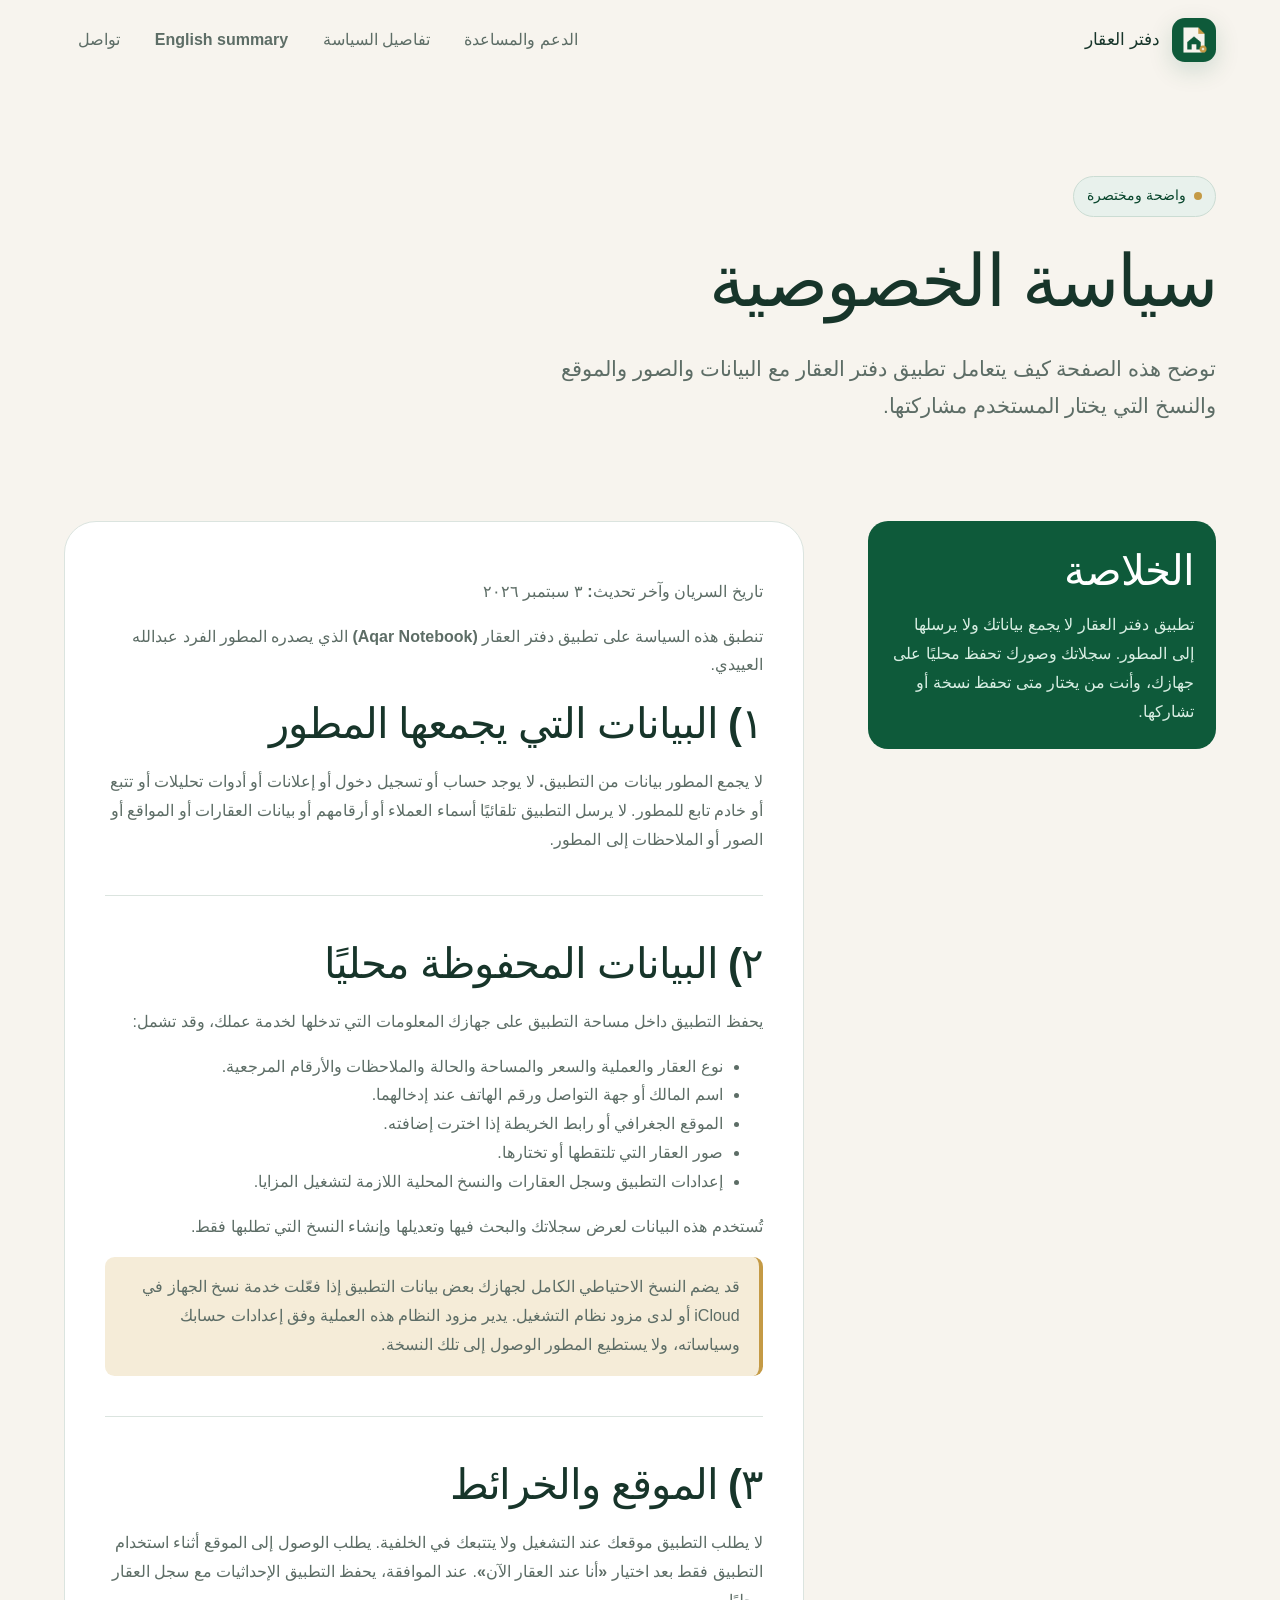
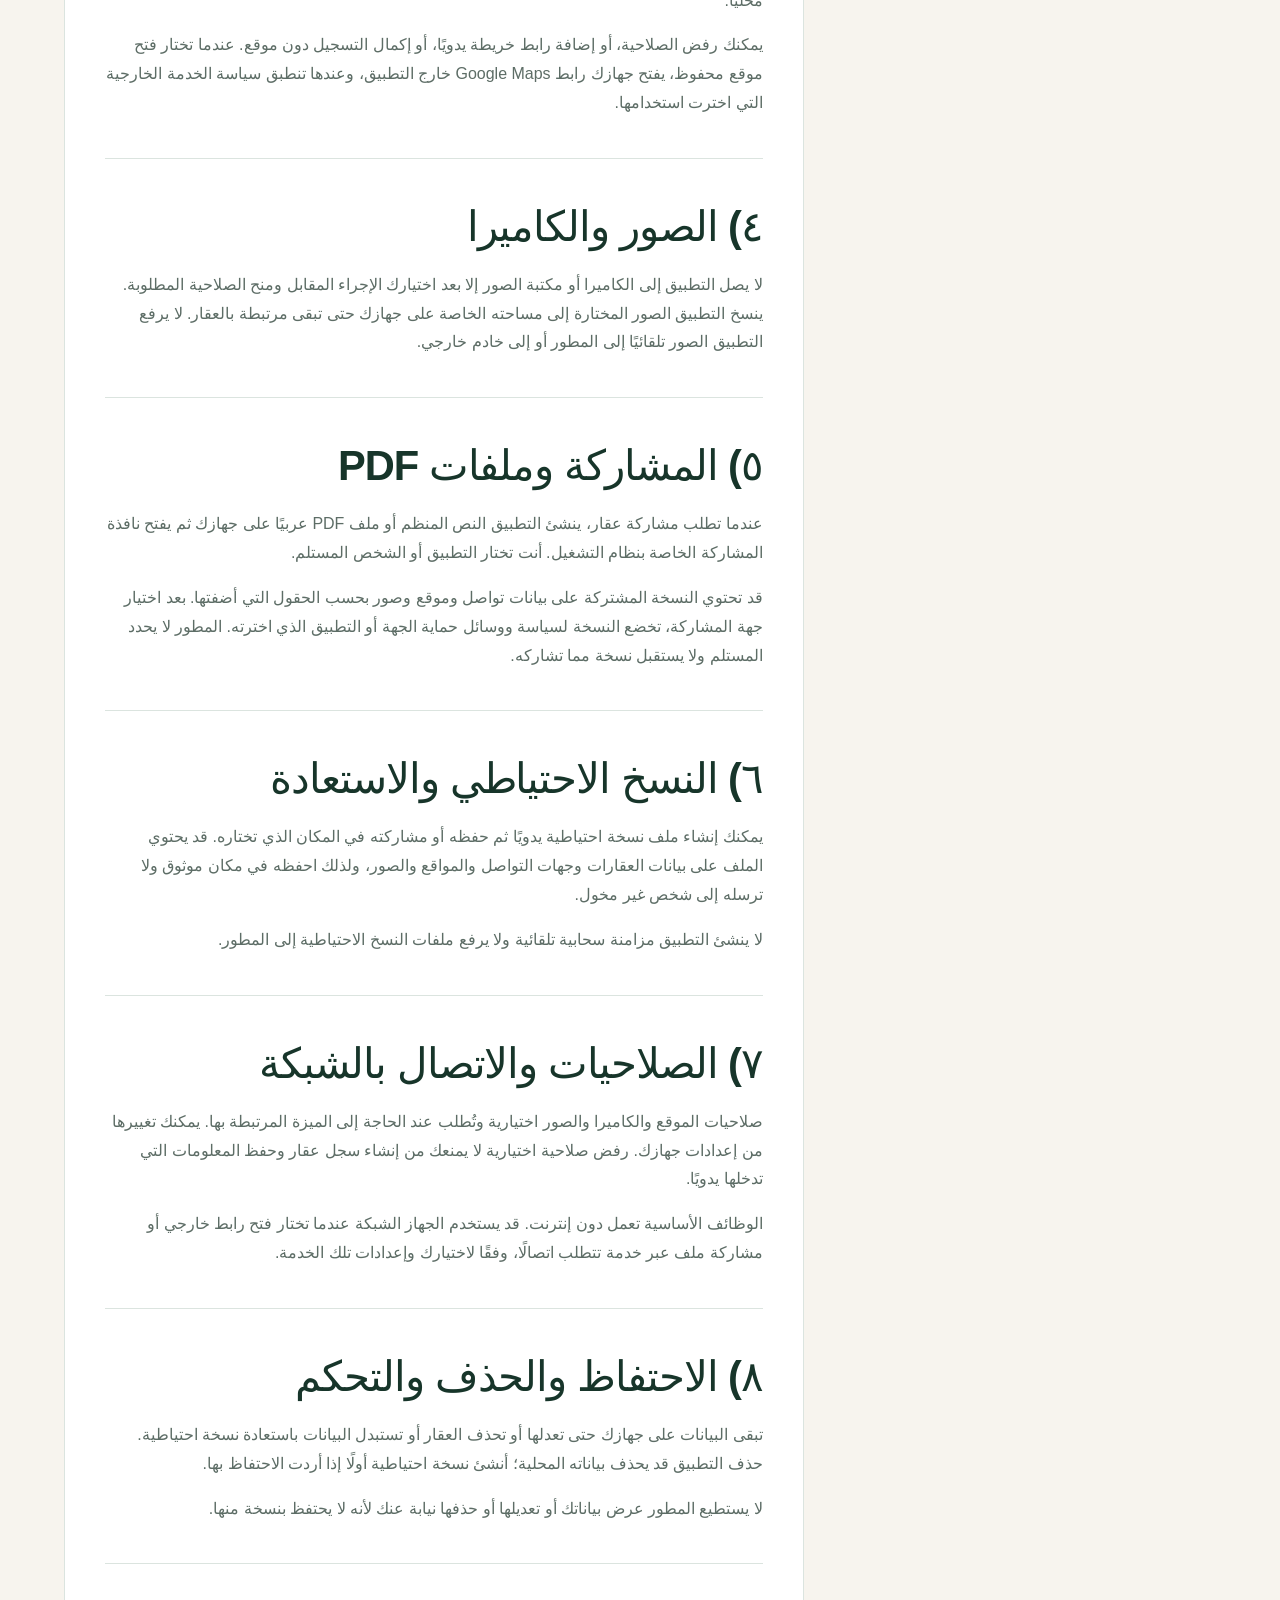
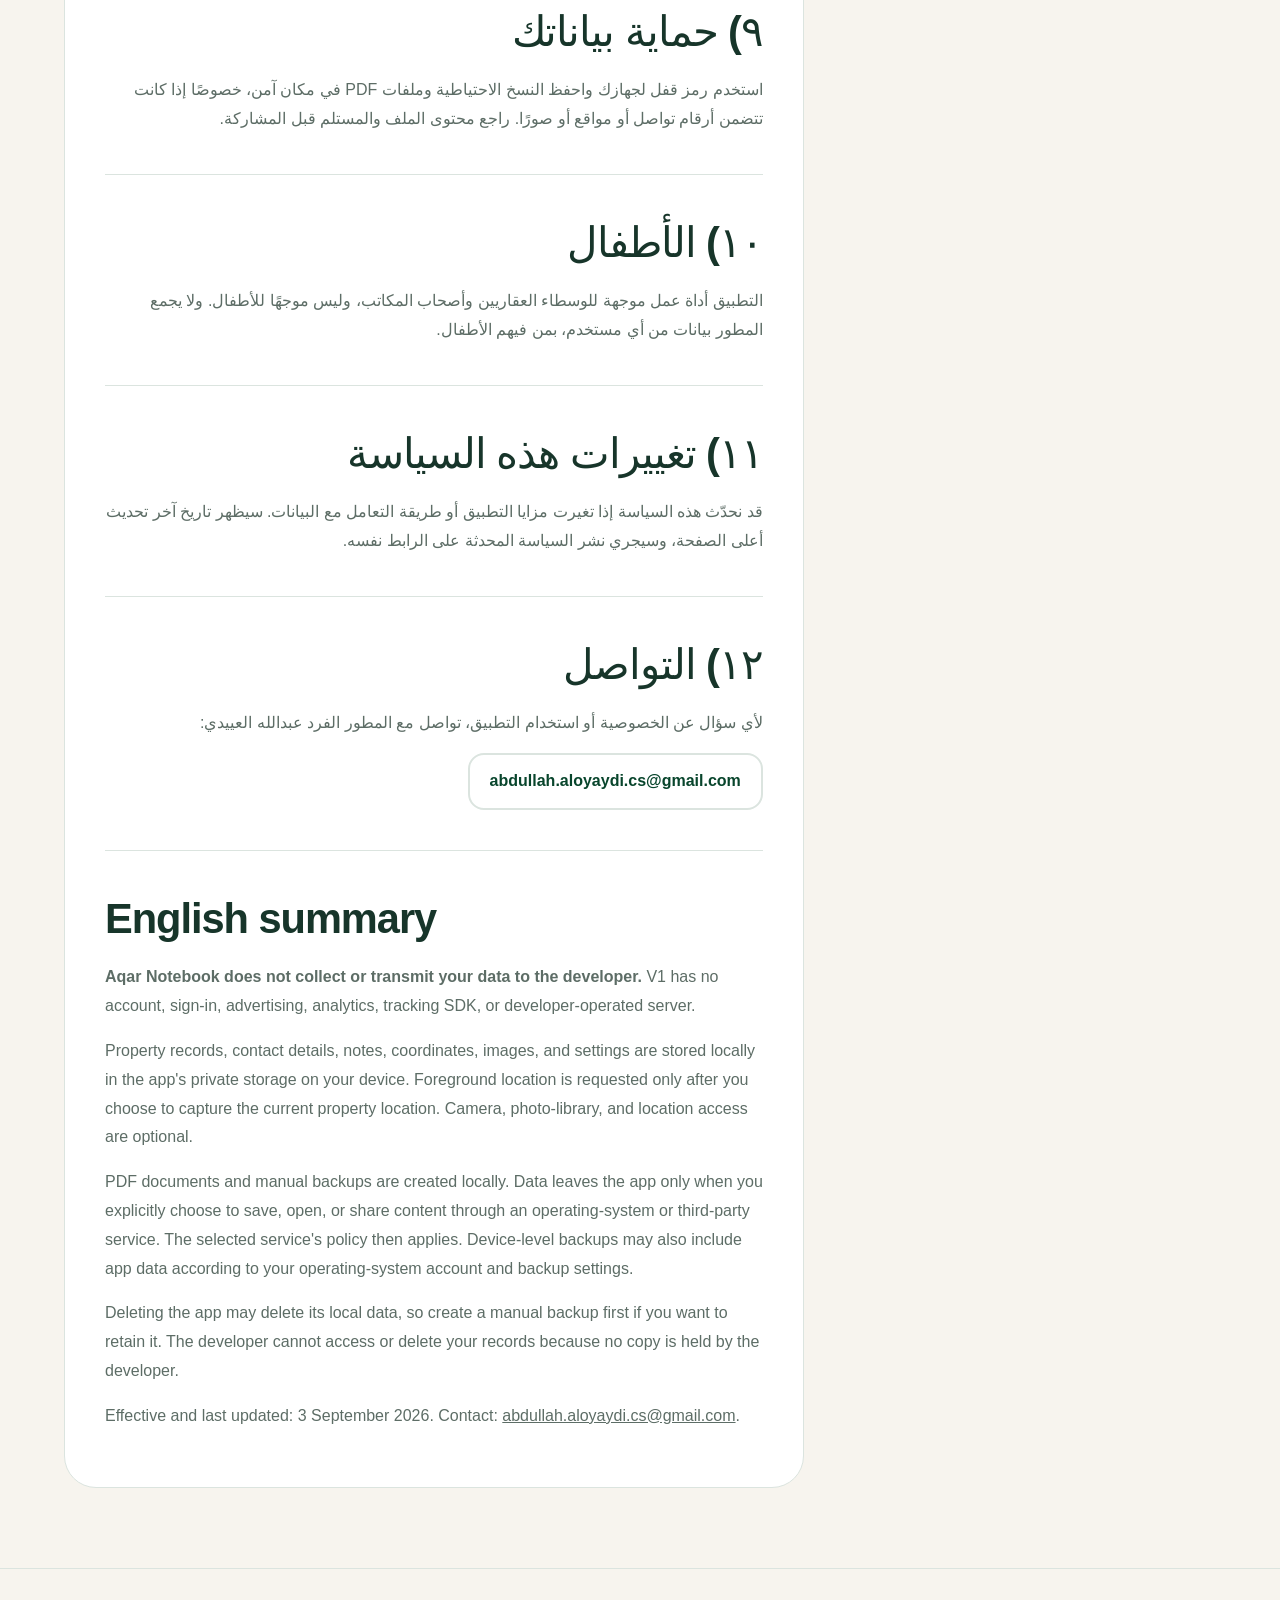
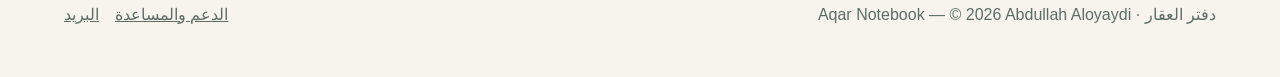
==== privacy.html @ b81e1cfe "feat: add Aqar Notebook privacy policy" ====
<!doctype html>
<html lang="ar" dir="rtl">
  <head>
    <meta charset="utf-8">
    <meta name="viewport" content="width=device-width, initial-scale=1">
    <meta name="theme-color" content="#0e5a3a">
    <meta name="description" content="سياسة الخصوصية الرسمية لتطبيق دفتر العقار.">
    <title>سياسة خصوصية دفتر العقار</title>
    <link rel="icon" href="assets/aqar-notebook-icon.png" type="image/png">
    <link rel="stylesheet" href="styles.css">
  </head>
  <body>
    <a class="skip-link" href="#main">انتقل إلى المحتوى</a>

    <header class="site-header">
      <div class="shell header-row">
        <a class="brand" href="index.html" aria-label="العودة إلى دعم دفتر العقار">
          <img src="assets/aqar-notebook-icon.png" alt="أيقونة دفتر العقار" width="44" height="44">
          <span>دفتر العقار</span>
        </a>
        <nav class="site-nav" aria-label="التنقل الرئيسي">
          <a href="index.html">الدعم والمساعدة</a>
          <a href="#details">تفاصيل السياسة</a>
          <a href="#english">English summary</a>
          <a href="#contact">تواصل</a>
        </nav>
      </div>
    </header>

    <main id="main">
      <header class="shell policy-header">
        <p class="eyebrow">واضحة ومختصرة</p>
        <h1>سياسة الخصوصية</h1>
        <p class="lead">توضح هذه الصفحة كيف يتعامل تطبيق دفتر العقار مع البيانات والصور والموقع والنسخ التي يختار المستخدم مشاركتها.</p>
      </header>

      <div class="shell policy-shell" id="details">
        <aside class="policy-summary" aria-label="ملخص سياسة الخصوصية">
          <h2>الخلاصة</h2>
          <p>تطبيق دفتر العقار لا يجمع بياناتك ولا يرسلها إلى المطور. سجلاتك وصورك تحفظ محليًا على جهازك، وأنت من يختار متى تحفظ نسخة أو تشاركها.</p>
        </aside>

        <article class="policy-copy">
          <p><strong>تاريخ السريان وآخر تحديث: ٣ سبتمبر ٢٠٢٦</strong></p>
          <p>تنطبق هذه السياسة على تطبيق <strong>دفتر العقار (Aqar Notebook)</strong> الذي يصدره المطور الفرد عبدالله العييدي.</p>

          <section aria-labelledby="collection-title">
            <h2 id="collection-title">١) البيانات التي يجمعها المطور</h2>
            <p><strong>لا يجمع المطور بيانات من التطبيق.</strong> لا يوجد حساب أو تسجيل دخول أو إعلانات أو أدوات تحليلات أو تتبع أو خادم تابع للمطور. لا يرسل التطبيق تلقائيًا أسماء العملاء أو أرقامهم أو بيانات العقارات أو المواقع أو الصور أو الملاحظات إلى المطور.</p>
          </section>

          <section aria-labelledby="local-title">
            <h2 id="local-title">٢) البيانات المحفوظة محليًا</h2>
            <p>يحفظ التطبيق داخل مساحة التطبيق على جهازك المعلومات التي تدخلها لخدمة عملك، وقد تشمل:</p>
            <ul>
              <li>نوع العقار والعملية والسعر والمساحة والحالة والملاحظات والأرقام المرجعية.</li>
              <li>اسم المالك أو جهة التواصل ورقم الهاتف عند إدخالهما.</li>
              <li>الموقع الجغرافي أو رابط الخريطة إذا اخترت إضافته.</li>
              <li>صور العقار التي تلتقطها أو تختارها.</li>
              <li>إعدادات التطبيق وسجل العقارات والنسخ المحلية اللازمة لتشغيل المزايا.</li>
            </ul>
            <p>تُستخدم هذه البيانات لعرض سجلاتك والبحث فيها وتعديلها وإنشاء النسخ التي تطلبها فقط.</p>
            <p class="notice">قد يضم النسخ الاحتياطي الكامل لجهازك بعض بيانات التطبيق إذا فعّلت خدمة نسخ الجهاز في iCloud أو لدى مزود نظام التشغيل. يدير مزود النظام هذه العملية وفق إعدادات حسابك وسياساته، ولا يستطيع المطور الوصول إلى تلك النسخة.</p>
          </section>

          <section aria-labelledby="location-title">
            <h2 id="location-title">٣) الموقع والخرائط</h2>
            <p>لا يطلب التطبيق موقعك عند التشغيل ولا يتتبعك في الخلفية. يطلب الوصول إلى الموقع أثناء استخدام التطبيق فقط بعد اختيار <strong>«أنا عند العقار الآن»</strong>. عند الموافقة، يحفظ التطبيق الإحداثيات مع سجل العقار محليًا.</p>
            <p>يمكنك رفض الصلاحية، أو إضافة رابط خريطة يدويًا، أو إكمال التسجيل دون موقع. عندما تختار فتح موقع محفوظ، يفتح جهازك رابط Google Maps خارج التطبيق، وعندها تنطبق سياسة الخدمة الخارجية التي اخترت استخدامها.</p>
          </section>

          <section aria-labelledby="photos-title">
            <h2 id="photos-title">٤) الصور والكاميرا</h2>
            <p>لا يصل التطبيق إلى الكاميرا أو مكتبة الصور إلا بعد اختيارك الإجراء المقابل ومنح الصلاحية المطلوبة. ينسخ التطبيق الصور المختارة إلى مساحته الخاصة على جهازك حتى تبقى مرتبطة بالعقار. لا يرفع التطبيق الصور تلقائيًا إلى المطور أو إلى خادم خارجي.</p>
          </section>

          <section aria-labelledby="sharing-title">
            <h2 id="sharing-title">٥) المشاركة وملفات PDF</h2>
            <p>عندما تطلب مشاركة عقار، ينشئ التطبيق النص المنظم أو ملف PDF عربيًا على جهازك ثم يفتح نافذة المشاركة الخاصة بنظام التشغيل. أنت تختار التطبيق أو الشخص المستلم.</p>
            <p>قد تحتوي النسخة المشتركة على بيانات تواصل وموقع وصور بحسب الحقول التي أضفتها. بعد اختيار جهة المشاركة، تخضع النسخة لسياسة ووسائل حماية الجهة أو التطبيق الذي اخترته. المطور لا يحدد المستلم ولا يستقبل نسخة مما تشاركه.</p>
          </section>

          <section aria-labelledby="backup-title">
            <h2 id="backup-title">٦) النسخ الاحتياطي والاستعادة</h2>
            <p>يمكنك إنشاء ملف نسخة احتياطية يدويًا ثم حفظه أو مشاركته في المكان الذي تختاره. قد يحتوي الملف على بيانات العقارات وجهات التواصل والمواقع والصور، ولذلك احفظه في مكان موثوق ولا ترسله إلى شخص غير مخول.</p>
            <p>لا ينشئ التطبيق مزامنة سحابية تلقائية ولا يرفع ملفات النسخ الاحتياطية إلى المطور.</p>
          </section>

          <section aria-labelledby="permissions-title">
            <h2 id="permissions-title">٧) الصلاحيات والاتصال بالشبكة</h2>
            <p>صلاحيات الموقع والكاميرا والصور اختيارية وتُطلب عند الحاجة إلى الميزة المرتبطة بها. يمكنك تغييرها من إعدادات جهازك. رفض صلاحية اختيارية لا يمنعك من إنشاء سجل عقار وحفظ المعلومات التي تدخلها يدويًا.</p>
            <p>الوظائف الأساسية تعمل دون إنترنت. قد يستخدم الجهاز الشبكة عندما تختار فتح رابط خارجي أو مشاركة ملف عبر خدمة تتطلب اتصالًا، وفقًا لاختيارك وإعدادات تلك الخدمة.</p>
          </section>

          <section aria-labelledby="retention-title">
            <h2 id="retention-title">٨) الاحتفاظ والحذف والتحكم</h2>
            <p>تبقى البيانات على جهازك حتى تعدلها أو تحذف العقار أو تستبدل البيانات باستعادة نسخة احتياطية. حذف التطبيق قد يحذف بياناته المحلية؛ أنشئ نسخة احتياطية أولًا إذا أردت الاحتفاظ بها.</p>
            <p>لا يستطيع المطور عرض بياناتك أو تعديلها أو حذفها نيابة عنك لأنه لا يحتفظ بنسخة منها.</p>
          </section>

          <section aria-labelledby="security-title">
            <h2 id="security-title">٩) حماية بياناتك</h2>
            <p>استخدم رمز قفل لجهازك واحفظ النسخ الاحتياطية وملفات PDF في مكان آمن، خصوصًا إذا كانت تتضمن أرقام تواصل أو مواقع أو صورًا. راجع محتوى الملف والمستلم قبل المشاركة.</p>
          </section>

          <section aria-labelledby="children-title">
            <h2 id="children-title">١٠) الأطفال</h2>
            <p>التطبيق أداة عمل موجهة للوسطاء العقاريين وأصحاب المكاتب، وليس موجهًا للأطفال. ولا يجمع المطور بيانات من أي مستخدم، بمن فيهم الأطفال.</p>
          </section>

          <section aria-labelledby="changes-title">
            <h2 id="changes-title">١١) تغييرات هذه السياسة</h2>
            <p>قد نحدّث هذه السياسة إذا تغيرت مزايا التطبيق أو طريقة التعامل مع البيانات. سيظهر تاريخ آخر تحديث أعلى الصفحة، وسيجري نشر السياسة المحدثة على الرابط نفسه.</p>
          </section>

          <section id="contact" aria-labelledby="contact-title">
            <h2 id="contact-title">١٢) التواصل</h2>
            <p>لأي سؤال عن الخصوصية أو استخدام التطبيق، تواصل مع المطور الفرد عبدالله العييدي:</p>
            <p><a class="button secondary" href="mailto:abdullah.aloyaydi.cs@gmail.com?subject=%D8%AE%D8%B5%D9%88%D8%B5%D9%8A%D8%A9%20%D8%AA%D8%B7%D8%A8%D9%8A%D9%82%20%D8%AF%D9%81%D8%AA%D8%B1%20%D8%A7%D9%84%D8%B9%D9%82%D8%A7%D8%B1">abdullah.aloyaydi.cs@gmail.com</a></p>
          </section>

          <section class="english" id="english" lang="en" aria-labelledby="english-title">
            <h2 id="english-title">English summary</h2>
            <p><strong>Aqar Notebook does not collect or transmit your data to the developer.</strong> V1 has no account, sign-in, advertising, analytics, tracking SDK, or developer-operated server.</p>
            <p>Property records, contact details, notes, coordinates, images, and settings are stored locally in the app's private storage on your device. Foreground location is requested only after you choose to capture the current property location. Camera, photo-library, and location access are optional.</p>
            <p>PDF documents and manual backups are created locally. Data leaves the app only when you explicitly choose to save, open, or share content through an operating-system or third-party service. The selected service's policy then applies. Device-level backups may also include app data according to your operating-system account and backup settings.</p>
            <p>Deleting the app may delete its local data, so create a manual backup first if you want to retain it. The developer cannot access or delete your records because no copy is held by the developer.</p>
            <p>Effective and last updated: 3 September 2026. Contact: <a href="mailto:abdullah.aloyaydi.cs@gmail.com?subject=Aqar%20Notebook%20Privacy">abdullah.aloyaydi.cs@gmail.com</a>.</p>
          </section>
        </article>
      </div>
    </main>

    <footer class="site-footer">
      <div class="shell footer-row">
        <span>دفتر العقار · Aqar Notebook — © 2026 Abdullah Aloyaydi</span>
        <div class="footer-links">
          <a href="index.html">الدعم والمساعدة</a>
          <a href="mailto:abdullah.aloyaydi.cs@gmail.com?subject=%D8%AE%D8%B5%D9%88%D8%B5%D9%8A%D8%A9%20%D8%AA%D8%B7%D8%A8%D9%8A%D9%82%20%D8%AF%D9%81%D8%AA%D8%B1%20%D8%A7%D9%84%D8%B9%D9%82%D8%A7%D8%B1">البريد</a>
        </div>
      </div>
    </footer>
  </body>
</html>
---- styles.css ----
:root {
  color-scheme: light;
  --ink: #17352a;
  --muted: #5d6d66;
  --green: #0e5a3a;
  --green-dark: #08452c;
  --green-soft: #e8f1ec;
  --gold: #c49a45;
  --gold-soft: #f5ecd8;
  --paper: #f7f4ee;
  --surface: #ffffff;
  --line: #dbe4df;
  --shadow: 0 18px 55px rgba(14, 90, 58, 0.1);
  --radius-lg: 2rem;
  --radius-md: 1.25rem;
  --radius-sm: 0.9rem;
  font-family: -apple-system, BlinkMacSystemFont, "Segoe UI", Tahoma, Arial, sans-serif;
  font-synthesis: none;
}

* {
  box-sizing: border-box;
}

html {
  scroll-behavior: smooth;
  scroll-padding-top: 2rem;
}

body {
  margin: 0;
  background: var(--paper);
  color: var(--ink);
  font-size: 1rem;
  line-height: 1.8;
  text-rendering: optimizeLegibility;
}

a {
  color: inherit;
}

img {
  display: block;
  max-width: 100%;
}

.skip-link {
  position: fixed;
  inset-block-start: 0.75rem;
  inset-inline-start: 0.75rem;
  z-index: 50;
  padding: 0.75rem 1rem;
  border-radius: 0.75rem;
  background: var(--surface);
  color: var(--green-dark);
  font-weight: 800;
  transform: translateY(-150%);
}

.skip-link:focus {
  transform: translateY(0);
}

.shell {
  width: min(72rem, calc(100% - 2rem));
  margin-inline: auto;
}

.site-header {
  padding-block: 1rem;
}

.header-row {
  display: flex;
  align-items: center;
  justify-content: space-between;
  gap: 1rem;
}

.brand {
  display: inline-flex;
  align-items: center;
  gap: 0.75rem;
  min-height: 3rem;
  text-decoration: none;
  font-size: 1.08rem;
  font-weight: 850;
}

.brand img {
  width: 2.75rem;
  height: 2.75rem;
  border-radius: 0.8rem;
  box-shadow: 0 8px 24px rgba(14, 90, 58, 0.16);
}

.site-nav {
  display: flex;
  flex-wrap: wrap;
  gap: 0.35rem;
}

.site-nav a {
  display: inline-flex;
  align-items: center;
  min-height: 3rem;
  padding-inline: 0.9rem;
  border-radius: 999px;
  color: var(--muted);
  font-weight: 750;
  text-decoration: none;
}

.site-nav a:hover {
  background: var(--surface);
  color: var(--green-dark);
}

.hero {
  display: grid;
  grid-template-columns: minmax(0, 1.2fr) minmax(17rem, 0.8fr);
  gap: clamp(1.25rem, 4vw, 4rem);
  align-items: center;
  min-height: min(43rem, calc(100vh - 5rem));
  padding-block: clamp(3rem, 9vw, 7rem);
}

.eyebrow {
  display: inline-flex;
  align-items: center;
  gap: 0.5rem;
  margin: 0 0 1rem;
  padding: 0.4rem 0.8rem;
  border: 1px solid #cbdcd3;
  border-radius: 999px;
  background: var(--green-soft);
  color: var(--green-dark);
  font-size: 0.9rem;
  font-weight: 850;
}

.eyebrow::before {
  width: 0.5rem;
  height: 0.5rem;
  border-radius: 50%;
  background: var(--gold);
  content: "";
}

h1,
h2,
h3 {
  margin-block-start: 0;
  line-height: 1.35;
  letter-spacing: -0.025em;
}

h1 {
  max-width: 15ch;
  margin-block-end: 1.25rem;
  font-size: clamp(2.6rem, 7vw, 5.6rem);
  font-weight: 900;
}

h2 {
  margin-block-end: 0.75rem;
  font-size: clamp(1.75rem, 4vw, 2.6rem);
  font-weight: 900;
}

h3 {
  margin-block-end: 0.4rem;
  font-size: 1.15rem;
  font-weight: 850;
}

.lead {
  max-width: 42rem;
  margin: 0;
  color: var(--muted);
  font-size: clamp(1.08rem, 2.2vw, 1.3rem);
}

.actions {
  display: flex;
  flex-wrap: wrap;
  gap: 0.75rem;
  margin-block-start: 2rem;
}

.button {
  display: inline-flex;
  align-items: center;
  justify-content: center;
  min-height: 3.5rem;
  padding: 0.75rem 1.25rem;
  border: 2px solid transparent;
  border-radius: 1rem;
  background: var(--green);
  color: #ffffff;
  font-weight: 850;
  text-decoration: none;
  box-shadow: 0 10px 28px rgba(14, 90, 58, 0.18);
}

.button:hover {
  background: var(--green-dark);
}

.button.secondary {
  border-color: var(--line);
  background: var(--surface);
  color: var(--green-dark);
  box-shadow: none;
}

.hero-card {
  position: relative;
  padding: clamp(1.5rem, 4vw, 2.5rem);
  border: 1px solid rgba(255, 255, 255, 0.45);
  border-radius: var(--radius-lg);
  background: var(--green);
  color: #ffffff;
  box-shadow: var(--shadow);
}

.hero-card::after {
  position: absolute;
  inset-block-start: 1.5rem;
  inset-inline-end: 1.5rem;
  width: 0.75rem;
  height: 0.75rem;
  border-radius: 50%;
  background: var(--gold);
  content: "";
}

.hero-icon {
  width: clamp(5.5rem, 16vw, 8rem);
  height: clamp(5.5rem, 16vw, 8rem);
  margin-block-end: 2rem;
  border: 4px solid rgba(255, 255, 255, 0.25);
  border-radius: 1.75rem;
}

.hero-card p {
  margin: 0;
  color: #d8eee3;
}

.trust-list {
  display: grid;
  gap: 0.75rem;
  margin: 1.5rem 0 0;
  padding: 0;
  list-style: none;
}

.trust-list li {
  display: flex;
  align-items: center;
  gap: 0.7rem;
  font-weight: 800;
}

.trust-list li::before {
  display: grid;
  width: 1.65rem;
  height: 1.65rem;
  flex: 0 0 auto;
  place-items: center;
  border-radius: 50%;
  background: var(--gold);
  color: var(--green-dark);
  content: "✓";
  font-size: 0.82rem;
  font-weight: 950;
}

.section {
  padding-block: clamp(3.75rem, 8vw, 6.5rem);
}

.section-heading {
  max-width: 44rem;
  margin-block-end: 2rem;
}

.section-heading p,
.card p,
.policy-copy p,
.policy-copy li {
  color: var(--muted);
}

.grid {
  display: grid;
  grid-template-columns: repeat(3, minmax(0, 1fr));
  gap: 1rem;
}

.card {
  padding: 1.5rem;
  border: 1px solid var(--line);
  border-radius: var(--radius-md);
  background: var(--surface);
  box-shadow: 0 8px 28px rgba(14, 90, 58, 0.05);
}

.card p {
  margin-block-end: 0;
}

.step-number {
  display: grid;
  width: 2.6rem;
  height: 2.6rem;
  margin-block-end: 1rem;
  place-items: center;
  border-radius: 0.8rem;
  background: var(--gold-soft);
  color: #6b4d12;
  font-size: 1.1rem;
  font-weight: 900;
}

.faq-list {
  display: grid;
  gap: 0.75rem;
}

details {
  border: 1px solid var(--line);
  border-radius: var(--radius-sm);
  background: var(--surface);
}

summary {
  min-height: 3.5rem;
  padding: 1rem 1.25rem;
  cursor: pointer;
  color: var(--ink);
  font-weight: 850;
}

details p {
  margin: 0;
  padding: 0 1.25rem 1.25rem;
  color: var(--muted);
}

.contact-panel {
  display: grid;
  grid-template-columns: minmax(0, 1fr) auto;
  gap: 1.5rem;
  align-items: center;
  padding: clamp(1.5rem, 5vw, 3rem);
  border-radius: var(--radius-lg);
  background: var(--ink);
  color: #ffffff;
}

.contact-panel h2 {
  margin-block-end: 0.5rem;
}

.contact-panel p {
  margin: 0;
  color: #dbe9e2;
}

.contact-panel .button {
  background: var(--gold);
  color: #2e260e;
  box-shadow: none;
}

.policy-header {
  padding-block: clamp(3rem, 8vw, 6rem);
}

.policy-header h1 {
  font-size: clamp(2.4rem, 6vw, 4.5rem);
}

.policy-shell {
  display: grid;
  grid-template-columns: minmax(12rem, 0.32fr) minmax(0, 0.68fr);
  gap: clamp(1.5rem, 5vw, 4rem);
  align-items: start;
  padding-block-end: 5rem;
}

.policy-summary {
  position: sticky;
  inset-block-start: 1.5rem;
  padding: 1.4rem;
  border-radius: var(--radius-md);
  background: var(--green);
  color: #ffffff;
}

.policy-summary p {
  margin: 0;
  color: #d8eee3;
}

.policy-copy {
  padding: clamp(1.25rem, 4vw, 2.5rem);
  border: 1px solid var(--line);
  border-radius: var(--radius-lg);
  background: var(--surface);
}

.policy-copy section + section {
  margin-block-start: 2.5rem;
  padding-block-start: 2.5rem;
  border-block-start: 1px solid var(--line);
}

.notice {
  padding: 1rem 1.2rem;
  border-inline-start: 4px solid var(--gold);
  border-radius: 0.6rem;
  background: var(--gold-soft);
  color: #504018;
}

.english {
  direction: ltr;
  text-align: left;
}

.site-footer {
  padding-block: 2rem 3rem;
  border-block-start: 1px solid var(--line);
  color: var(--muted);
}

.footer-row {
  display: flex;
  flex-wrap: wrap;
  align-items: center;
  justify-content: space-between;
  gap: 1rem;
}

.footer-links {
  display: flex;
  flex-wrap: wrap;
  gap: 1rem;
}

:focus-visible {
  outline: 3px solid var(--gold);
  outline-offset: 4px;
}

@media (max-width: 760px) {
  .header-row,
  .contact-panel,
  .footer-row {
    align-items: stretch;
    flex-direction: column;
  }

  .header-row {
    display: flex;
  }

  .site-nav {
    margin-inline: -0.5rem;
  }

  .hero,
  .policy-shell {
    grid-template-columns: 1fr;
  }

  .hero {
    min-height: auto;
    padding-block: 2.5rem 4.5rem;
  }

  .hero-card {
    order: -1;
  }

  .grid {
    grid-template-columns: 1fr;
  }

  .policy-summary {
    position: static;
  }

  .contact-panel .button {
    width: 100%;
  }
}

@media (min-width: 761px) and (max-width: 1020px) {
  .grid {
    grid-template-columns: repeat(2, minmax(0, 1fr));
  }
}

@media (prefers-reduced-motion: reduce) {
  *,
  *::before,
  *::after {
    scroll-behavior: auto !important;
    transition: none !important;
  }
}
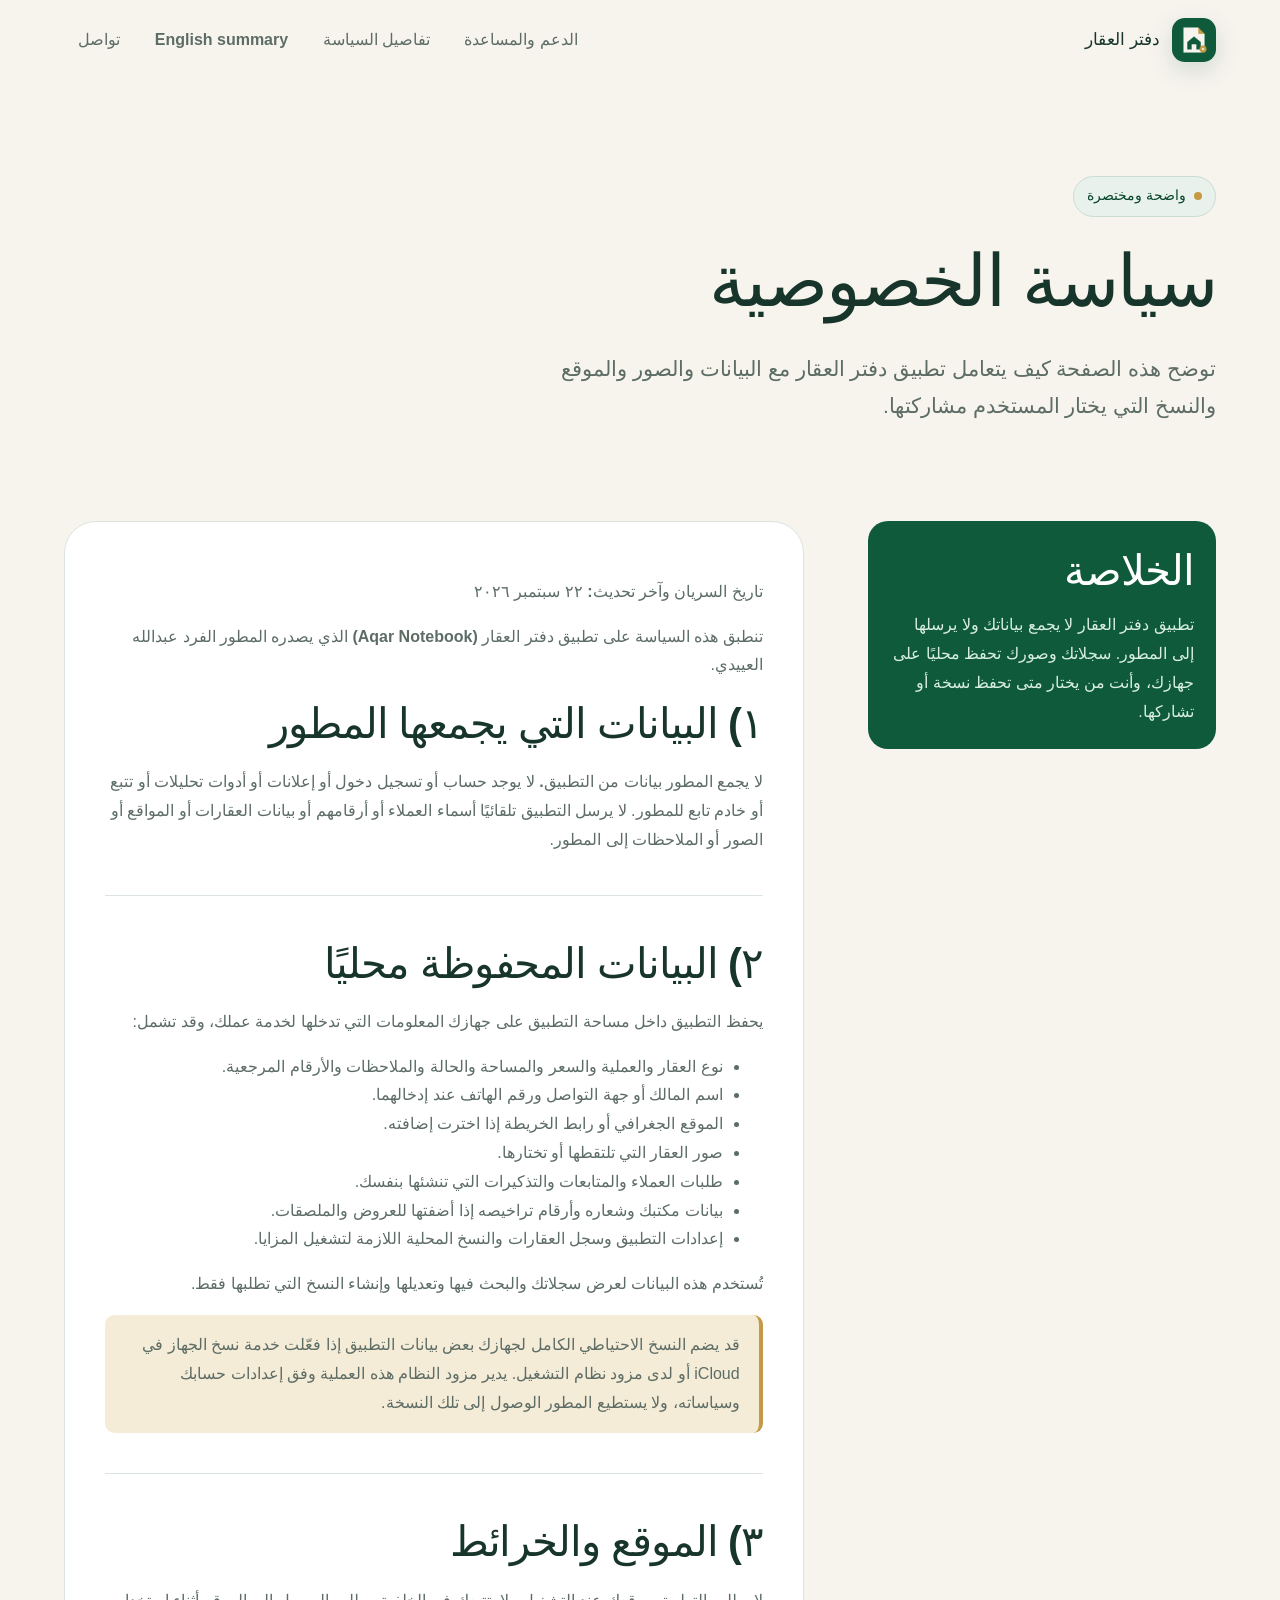
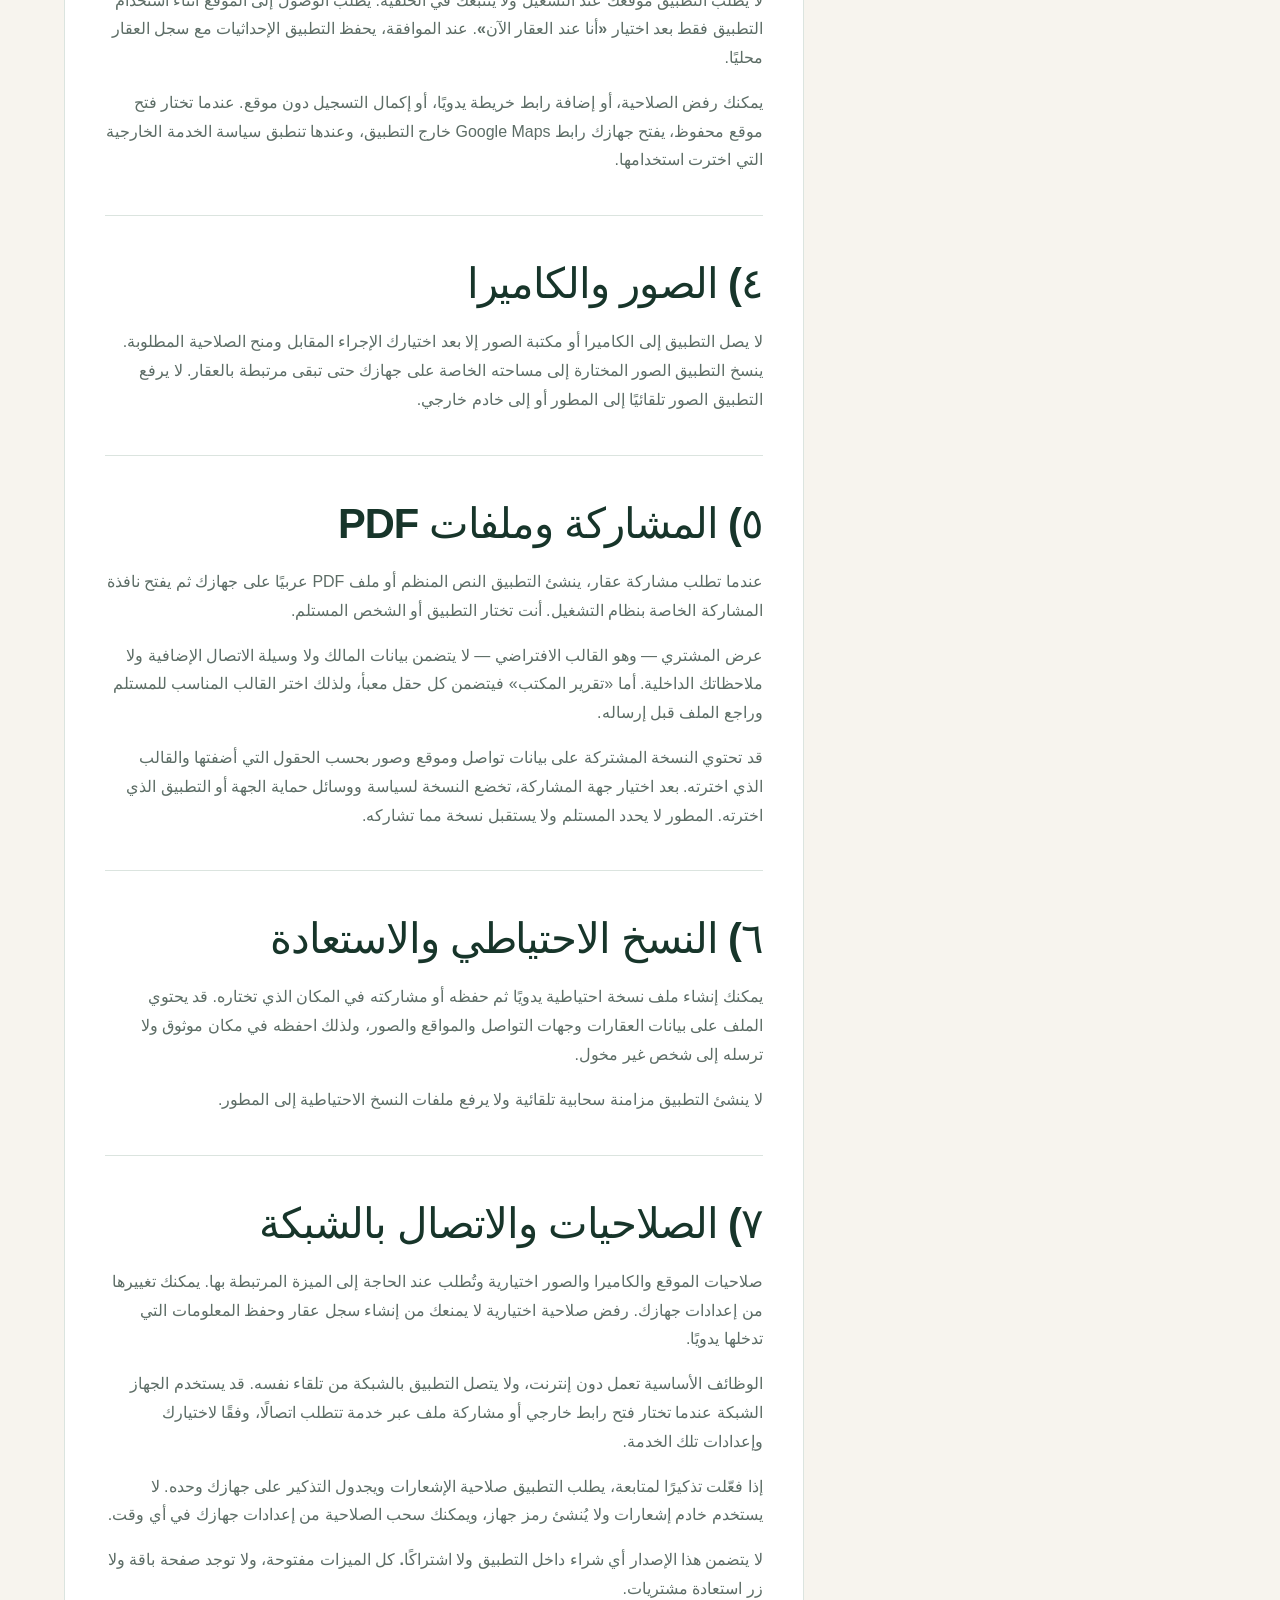
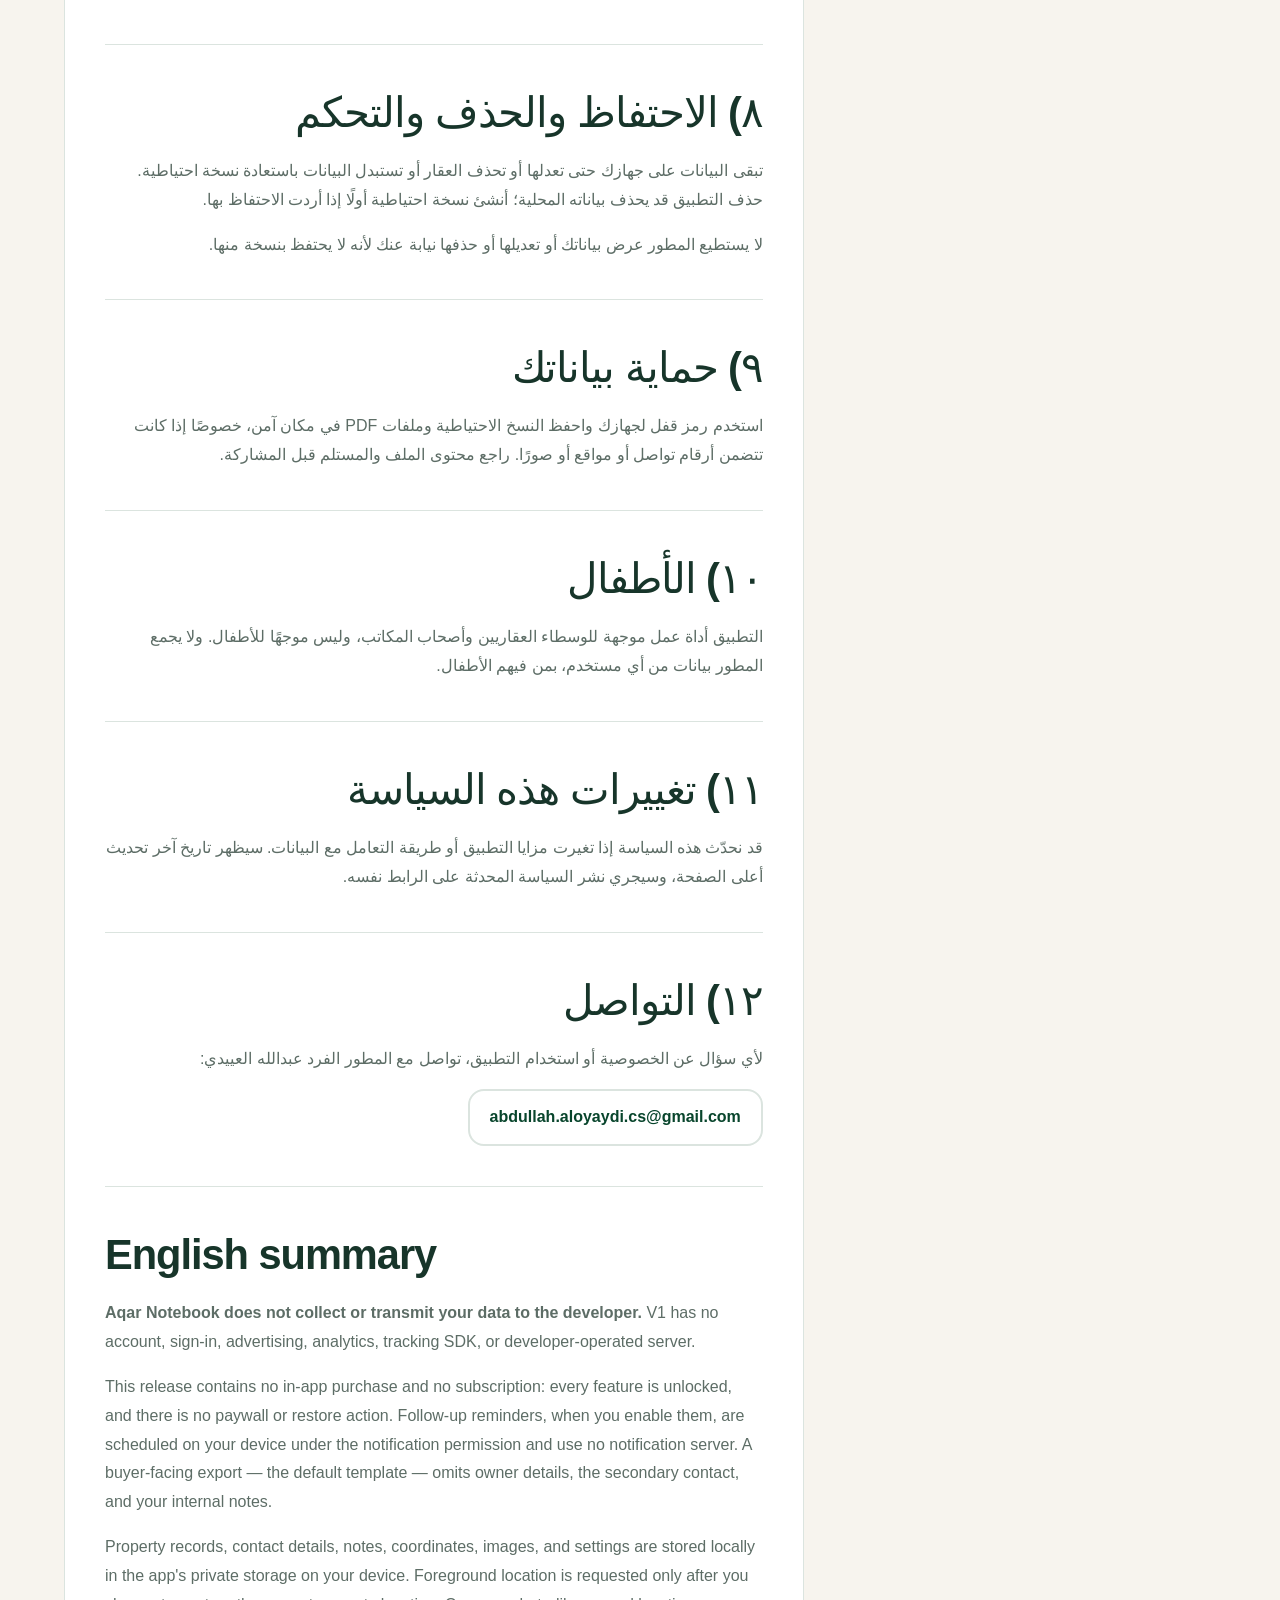
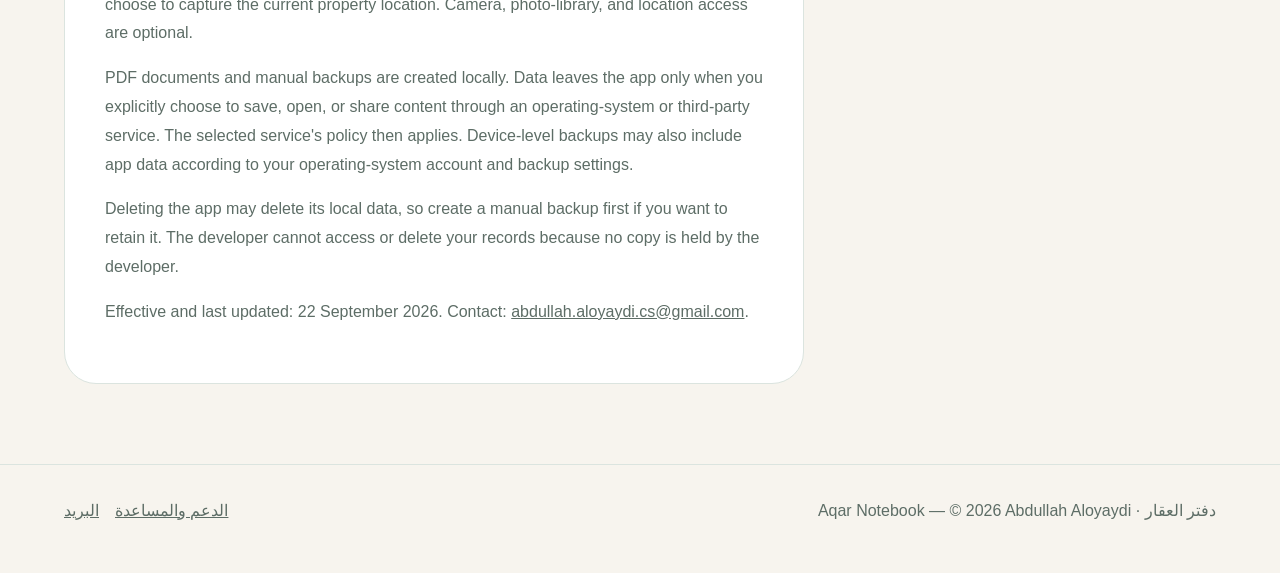
==== commit 9be8117c: "feat: describe release 2.0.0, which sells nothing The 2.0.0 build ships every feature unlocked with " ====
--- a/privacy.html
+++ b/privacy.html
@@ -41,7 +41,7 @@
         </aside>
 
         <article class="policy-copy">
-          <p><strong>تاريخ السريان وآخر تحديث: ٣ سبتمبر ٢٠٢٦</strong></p>
+          <p><strong>تاريخ السريان وآخر تحديث: ٢٢ سبتمبر ٢٠٢٦</strong></p>
           <p>تنطبق هذه السياسة على تطبيق <strong>دفتر العقار (Aqar Notebook)</strong> الذي يصدره المطور الفرد عبدالله العييدي.</p>
 
           <section aria-labelledby="collection-title">
@@ -57,6 +57,8 @@
               <li>اسم المالك أو جهة التواصل ورقم الهاتف عند إدخالهما.</li>
               <li>الموقع الجغرافي أو رابط الخريطة إذا اخترت إضافته.</li>
               <li>صور العقار التي تلتقطها أو تختارها.</li>
+              <li>طلبات العملاء والمتابعات والتذكيرات التي تنشئها بنفسك.</li>
+              <li>بيانات مكتبك وشعاره وأرقام تراخيصه إذا أضفتها للعروض والملصقات.</li>
               <li>إعدادات التطبيق وسجل العقارات والنسخ المحلية اللازمة لتشغيل المزايا.</li>
             </ul>
             <p>تُستخدم هذه البيانات لعرض سجلاتك والبحث فيها وتعديلها وإنشاء النسخ التي تطلبها فقط.</p>
@@ -77,7 +79,8 @@
           <section aria-labelledby="sharing-title">
             <h2 id="sharing-title">٥) المشاركة وملفات PDF</h2>
             <p>عندما تطلب مشاركة عقار، ينشئ التطبيق النص المنظم أو ملف PDF عربيًا على جهازك ثم يفتح نافذة المشاركة الخاصة بنظام التشغيل. أنت تختار التطبيق أو الشخص المستلم.</p>
-            <p>قد تحتوي النسخة المشتركة على بيانات تواصل وموقع وصور بحسب الحقول التي أضفتها. بعد اختيار جهة المشاركة، تخضع النسخة لسياسة ووسائل حماية الجهة أو التطبيق الذي اخترته. المطور لا يحدد المستلم ولا يستقبل نسخة مما تشاركه.</p>
+            <p>عرض المشتري — وهو القالب الافتراضي — لا يتضمن بيانات المالك ولا وسيلة الاتصال الإضافية ولا ملاحظاتك الداخلية. أما «تقرير المكتب» فيتضمن كل حقل معبأ، ولذلك اختر القالب المناسب للمستلم وراجع الملف قبل إرساله.</p>
+            <p>قد تحتوي النسخة المشتركة على بيانات تواصل وموقع وصور بحسب الحقول التي أضفتها والقالب الذي اخترته. بعد اختيار جهة المشاركة، تخضع النسخة لسياسة ووسائل حماية الجهة أو التطبيق الذي اخترته. المطور لا يحدد المستلم ولا يستقبل نسخة مما تشاركه.</p>
           </section>
 
           <section aria-labelledby="backup-title">
@@ -89,7 +92,9 @@
           <section aria-labelledby="permissions-title">
             <h2 id="permissions-title">٧) الصلاحيات والاتصال بالشبكة</h2>
             <p>صلاحيات الموقع والكاميرا والصور اختيارية وتُطلب عند الحاجة إلى الميزة المرتبطة بها. يمكنك تغييرها من إعدادات جهازك. رفض صلاحية اختيارية لا يمنعك من إنشاء سجل عقار وحفظ المعلومات التي تدخلها يدويًا.</p>
-            <p>الوظائف الأساسية تعمل دون إنترنت. قد يستخدم الجهاز الشبكة عندما تختار فتح رابط خارجي أو مشاركة ملف عبر خدمة تتطلب اتصالًا، وفقًا لاختيارك وإعدادات تلك الخدمة.</p>
+            <p>الوظائف الأساسية تعمل دون إنترنت، ولا يتصل التطبيق بالشبكة من تلقاء نفسه. قد يستخدم الجهاز الشبكة عندما تختار فتح رابط خارجي أو مشاركة ملف عبر خدمة تتطلب اتصالًا، وفقًا لاختيارك وإعدادات تلك الخدمة.</p>
+            <p>إذا فعّلت تذكيرًا لمتابعة، يطلب التطبيق صلاحية الإشعارات ويجدول التذكير على جهازك وحده. لا يستخدم خادم إشعارات ولا يُنشئ رمز جهاز، ويمكنك سحب الصلاحية من إعدادات جهازك في أي وقت.</p>
+            <p><strong>لا يتضمن هذا الإصدار أي شراء داخل التطبيق ولا اشتراكًا.</strong> كل الميزات مفتوحة، ولا توجد صفحة باقة ولا زر استعادة مشتريات.</p>
           </section>
 
           <section aria-labelledby="retention-title">
@@ -122,10 +127,11 @@
           <section class="english" id="english" lang="en" aria-labelledby="english-title">
             <h2 id="english-title">English summary</h2>
             <p><strong>Aqar Notebook does not collect or transmit your data to the developer.</strong> V1 has no account, sign-in, advertising, analytics, tracking SDK, or developer-operated server.</p>
+            <p>This release contains no in-app purchase and no subscription: every feature is unlocked, and there is no paywall or restore action. Follow-up reminders, when you enable them, are scheduled on your device under the notification permission and use no notification server. A buyer-facing export — the default template — omits owner details, the secondary contact, and your internal notes.</p>
             <p>Property records, contact details, notes, coordinates, images, and settings are stored locally in the app's private storage on your device. Foreground location is requested only after you choose to capture the current property location. Camera, photo-library, and location access are optional.</p>
             <p>PDF documents and manual backups are created locally. Data leaves the app only when you explicitly choose to save, open, or share content through an operating-system or third-party service. The selected service's policy then applies. Device-level backups may also include app data according to your operating-system account and backup settings.</p>
             <p>Deleting the app may delete its local data, so create a manual backup first if you want to retain it. The developer cannot access or delete your records because no copy is held by the developer.</p>
-            <p>Effective and last updated: 3 September 2026. Contact: <a href="mailto:abdullah.aloyaydi.cs@gmail.com?subject=Aqar%20Notebook%20Privacy">abdullah.aloyaydi.cs@gmail.com</a>.</p>
+            <p>Effective and last updated: 22 September 2026. Contact: <a href="mailto:abdullah.aloyaydi.cs@gmail.com?subject=Aqar%20Notebook%20Privacy">abdullah.aloyaydi.cs@gmail.com</a>.</p>
           </section>
         </article>
       </div>
--- a/styles.css
+++ b/styles.css
@@ -419,6 +419,10 @@
   border-block-start: 1px solid var(--line);
 }
 
+.policy-copy a {
+  overflow-wrap: anywhere;
+}
+
 .notice {
   padding: 1rem 1.2rem;
   border-inline-start: 4px solid var(--gold);
@@ -474,8 +478,9 @@
   }
 
   .hero,
-  .policy-shell {
-    grid-template-columns: 1fr;
+  .policy-shell,
+  .contact-panel {
+    grid-template-columns: minmax(0, 1fr);
   }
 
   .hero {
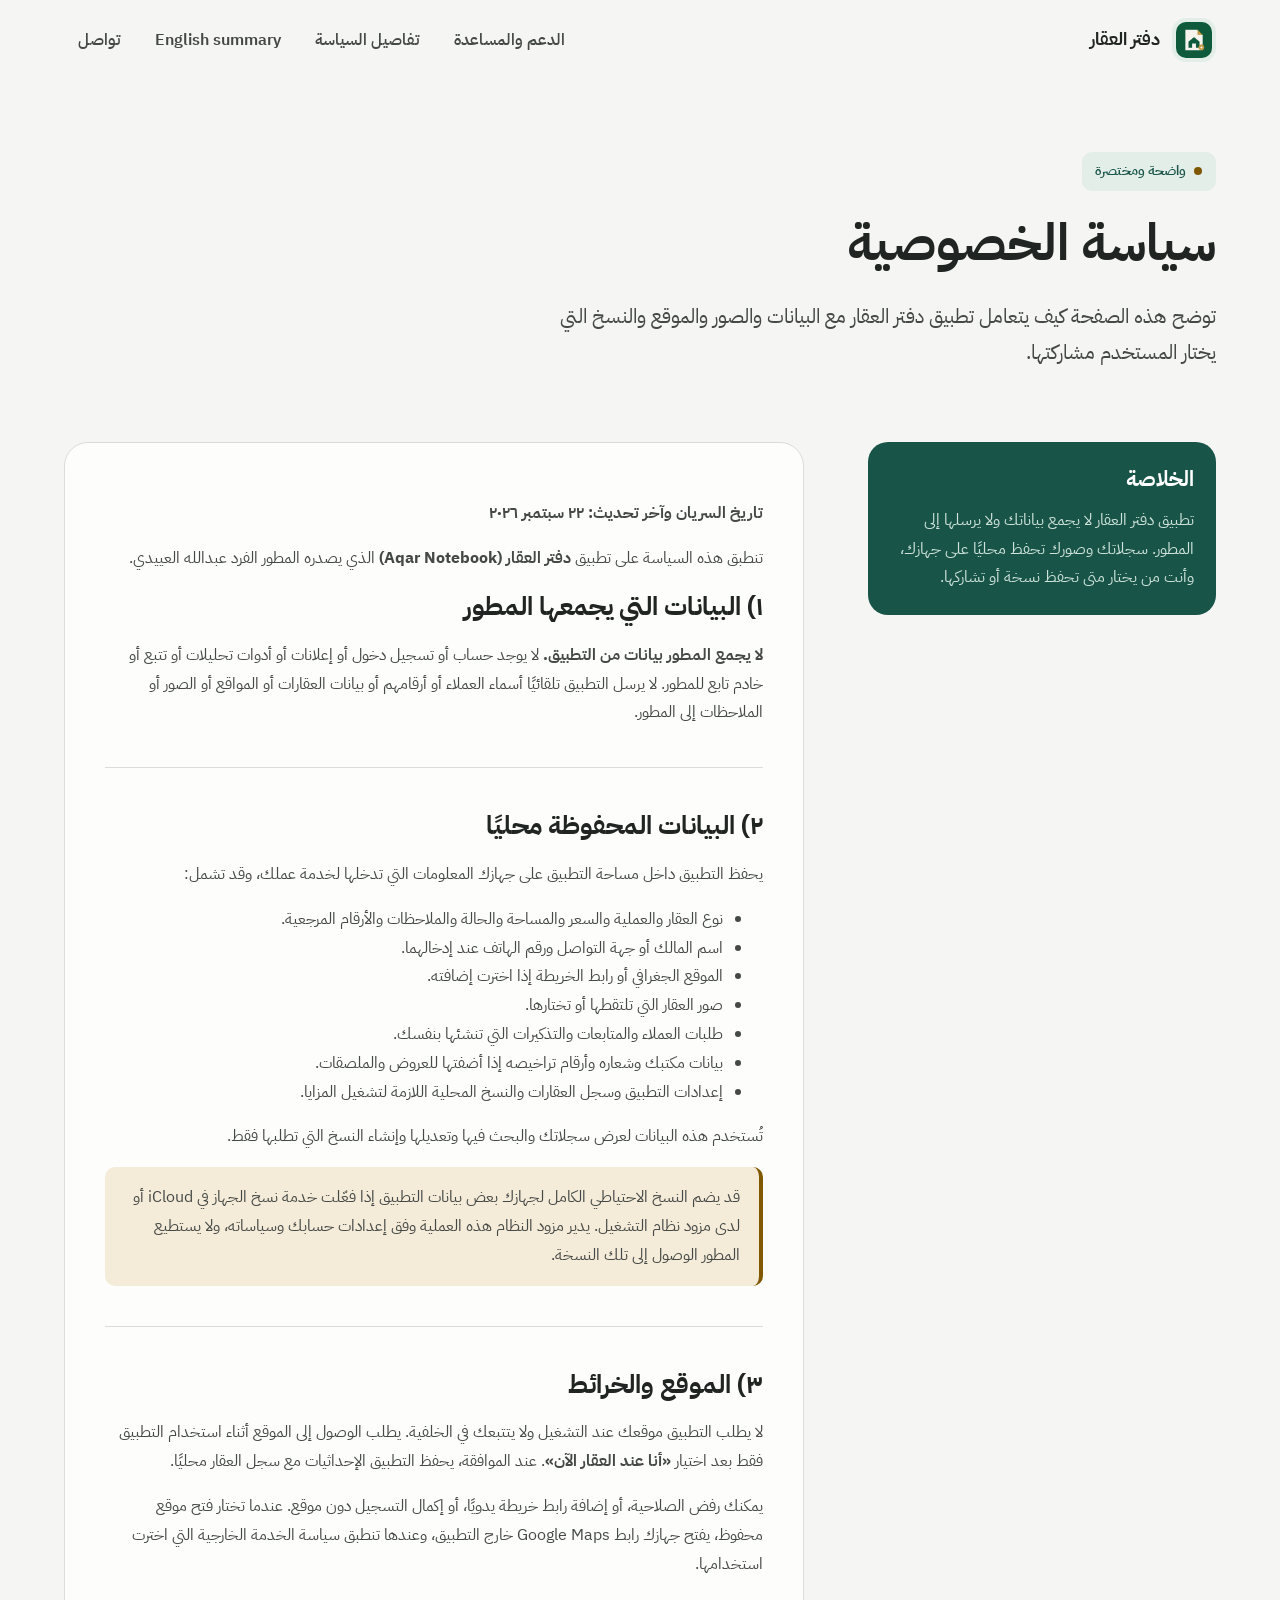
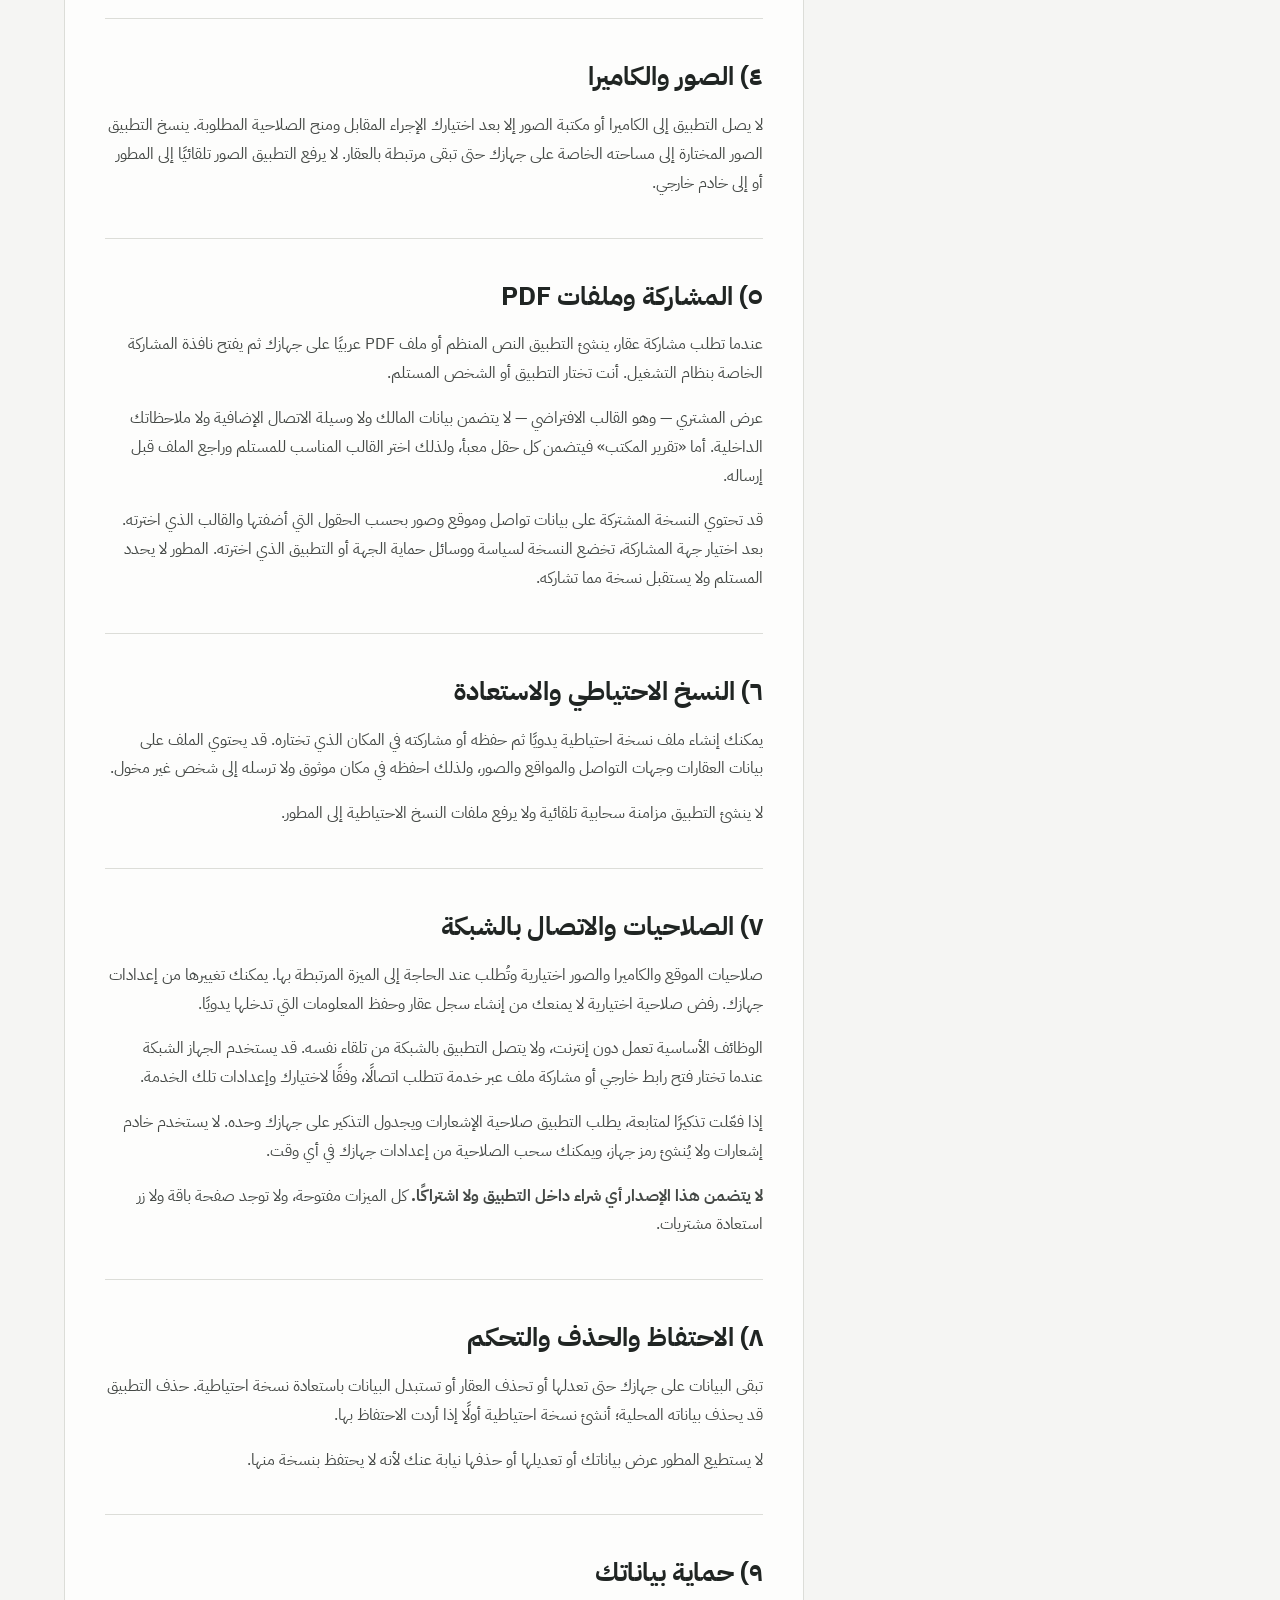
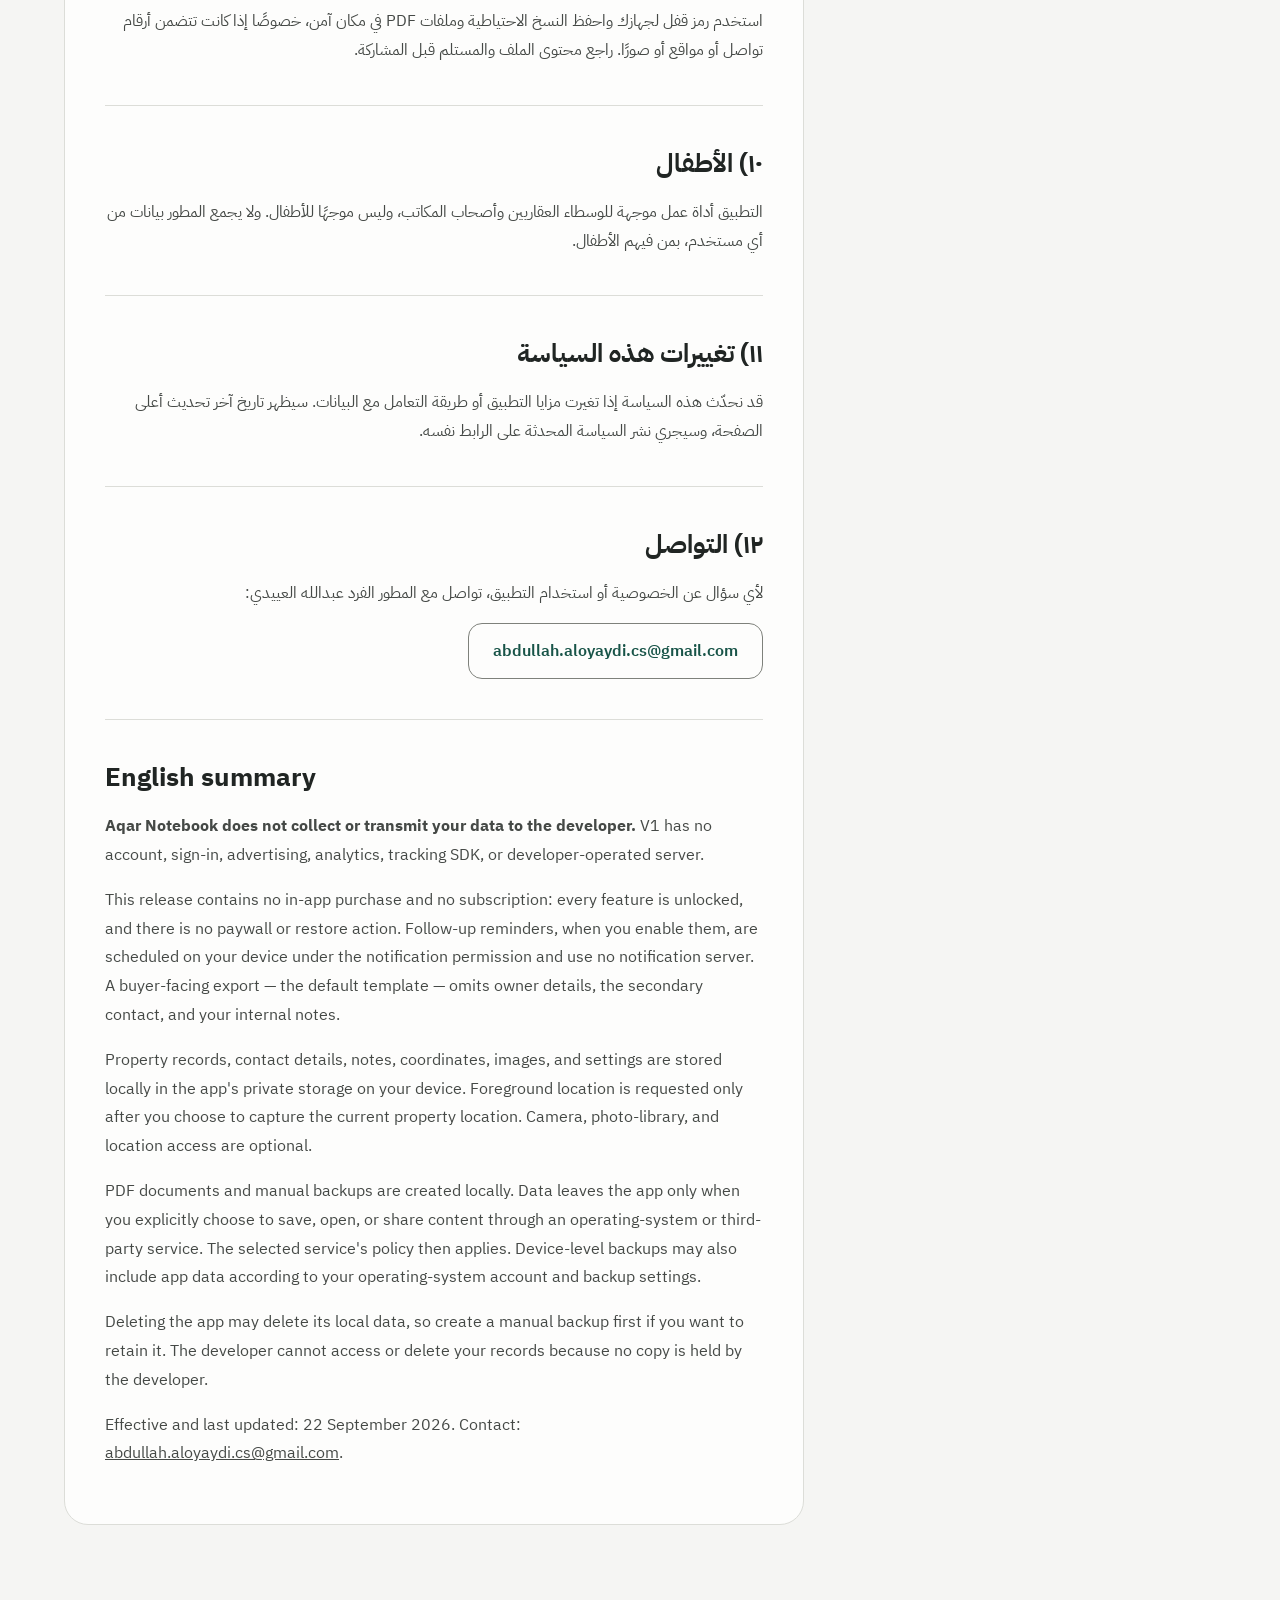
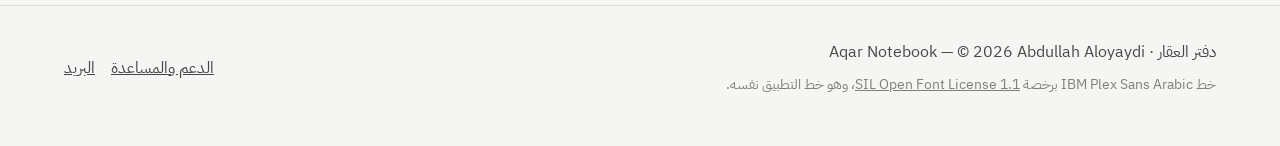
==== commit 14fa9968: "feat: give the site the app's identity, typeface included The site was drawn before release 2.0.0 an" ====
--- a/privacy.html
+++ b/privacy.html
@@ -3,7 +3,8 @@
   <head>
     <meta charset="utf-8">
     <meta name="viewport" content="width=device-width, initial-scale=1">
-    <meta name="theme-color" content="#0e5a3a">
+    <meta name="theme-color" content="#f5f5f3" media="(prefers-color-scheme: light)">
+    <meta name="theme-color" content="#191b1c" media="(prefers-color-scheme: dark)">
     <meta name="description" content="سياسة الخصوصية الرسمية لتطبيق دفتر العقار.">
     <title>سياسة خصوصية دفتر العقار</title>
     <link rel="icon" href="assets/aqar-notebook-icon.png" type="image/png">
@@ -139,7 +140,8 @@
 
     <footer class="site-footer">
       <div class="shell footer-row">
-        <span>دفتر العقار · Aqar Notebook — © 2026 Abdullah Aloyaydi</span>
+        <span>دفتر العقار · Aqar Notebook — © 2026 Abdullah Aloyaydi<br>
+          <small>خط IBM Plex Sans Arabic برخصة <a href="assets/fonts/OFL.txt">SIL Open Font License 1.1</a>، وهو خط التطبيق نفسه.</small></span>
         <div class="footer-links">
           <a href="index.html">الدعم والمساعدة</a>
           <a href="mailto:abdullah.aloyaydi.cs@gmail.com?subject=%D8%AE%D8%B5%D9%88%D8%B5%D9%8A%D8%A9%20%D8%AA%D8%B7%D8%A8%D9%8A%D9%82%20%D8%AF%D9%81%D8%AA%D8%B1%20%D8%A7%D9%84%D8%B9%D9%82%D8%A7%D8%B1">البريد</a>
--- a/styles.css
+++ b/styles.css
@@ -1,21 +1,112 @@
+/*
+ * Aqar Notebook — support and privacy site.
+ *
+ * The identity is the app's, not a second one: the tokens below are the
+ * values in lib/core/theme/app_colors.dart (AppColors.light / AppColors.dark),
+ * the typeface is the one the app bundles, and the corner radii are the ones
+ * app_theme.dart gives buttons, cards and sheets. When the app's palette
+ * moves, these move with it.
+ *
+ * The font is served from this repository. The site loads nothing from a CDN,
+ * runs no JavaScript, and sets no cookie.
+ */
+
+@font-face {
+  font-family: "IBM Plex Sans Arabic";
+  src: url("assets/fonts/IBMPlexSansArabic-Regular.woff2") format("woff2");
+  font-weight: 400;
+  font-style: normal;
+  font-display: swap;
+}
+
+@font-face {
+  font-family: "IBM Plex Sans Arabic";
+  src: url("assets/fonts/IBMPlexSansArabic-SemiBold.woff2") format("woff2");
+  font-weight: 600;
+  font-style: normal;
+  font-display: swap;
+}
+
+@font-face {
+  font-family: "IBM Plex Sans Arabic";
+  src: url("assets/fonts/IBMPlexSansArabic-Bold.woff2") format("woff2");
+  font-weight: 700;
+  font-style: normal;
+  font-display: swap;
+}
+
 :root {
-  color-scheme: light;
-  --ink: #17352a;
-  --muted: #5d6d66;
-  --green: #0e5a3a;
-  --green-dark: #08452c;
-  --green-soft: #e8f1ec;
-  --gold: #c49a45;
-  --gold-soft: #f5ecd8;
-  --paper: #f7f4ee;
-  --surface: #ffffff;
-  --line: #dbe4df;
-  --shadow: 0 18px 55px rgba(14, 90, 58, 0.1);
-  --radius-lg: 2rem;
+  color-scheme: light dark;
+
+  /* AppColors.light */
+  --canvas: #f5f5f3;
+  --surface: #fdfdfc;
+  --surface-soft: #efefec;
+  --primary: #185448;
+  --primary-pressed: #103f36;
+  --primary-soft: #e4eee9;
+  --on-primary: #ffffff;
+  --gold: #805800;
+  --gold-soft: #f4ebd9;
+  --text-primary: #202523;
+  --text-secondary: #454946;
+  --line: #dcddd8;
+  --outline: #7e817b;
+  --shadow-color: rgba(24, 33, 40, 0.09);
+
+  /* app_theme.dart shapes */
+  --radius-lg: 1.5rem;
   --radius-md: 1.25rem;
-  --radius-sm: 0.9rem;
-  font-family: -apple-system, BlinkMacSystemFont, "Segoe UI", Tahoma, Arial, sans-serif;
+  --radius-sm: 0.875rem;
+  --radius-chip: 0.625rem;
+  --tap-target: 3.5rem;
+
+  --shadow-card: 0 1px 2px var(--shadow-color);
+  --shadow-raised: 0 6px 18px var(--shadow-color);
+
+  font-family: "IBM Plex Sans Arabic", -apple-system, BlinkMacSystemFont,
+    "Segoe UI", Tahoma, Arial, sans-serif;
+  /* The family ships 400/600/700; nothing is faked in between. */
   font-synthesis: none;
+}
+
+@media (prefers-color-scheme: dark) {
+  :root {
+    /* AppColors.dark */
+    --canvas: #191b1c;
+    --surface: #232627;
+    --surface-soft: #2c3031;
+    --primary: #95c5b3;
+    --primary-pressed: #a7d4c4;
+    --primary-soft: #24372f;
+    --on-primary: #102b23;
+    --gold: #edc47d;
+    --gold-soft: #3a3020;
+    --text-primary: #e8ebe9;
+    --text-secondary: #c7cbcb;
+    --line: #414748;
+    --outline: #7c8585;
+    --shadow-color: rgba(0, 0, 0, 0.25);
+  }
+}
+
+/* The app fills its primary button with `buttonFill`, which is the primary
+ * colour in light and a darker green in dark — a light mint button would glare
+ * at night. Every filled surface on this page uses the same pair. */
+:root {
+  --fill: var(--primary);
+  --fill-pressed: var(--primary-pressed);
+  --on-fill: #ffffff;
+  --on-fill-muted: #cfe3da;
+}
+
+@media (prefers-color-scheme: dark) {
+  :root {
+    --fill: #345f50;
+    --fill-pressed: #2b5144;
+    --on-fill: #e3ede7;
+    --on-fill-muted: #b6cdc3;
+  }
 }
 
 * {
@@ -29,8 +120,8 @@
 
 body {
   margin: 0;
-  background: var(--paper);
-  color: var(--ink);
+  background: var(--canvas);
+  color: var(--text-primary);
   font-size: 1rem;
   line-height: 1.8;
   text-rendering: optimizeLegibility;
@@ -51,10 +142,11 @@
   inset-inline-start: 0.75rem;
   z-index: 50;
   padding: 0.75rem 1rem;
-  border-radius: 0.75rem;
+  border: 1px solid var(--line);
+  border-radius: var(--radius-sm);
   background: var(--surface);
-  color: var(--green-dark);
-  font-weight: 800;
+  color: var(--primary);
+  font-weight: 600;
   transform: translateY(-150%);
 }
 
@@ -84,15 +176,18 @@
   gap: 0.75rem;
   min-height: 3rem;
   text-decoration: none;
-  font-size: 1.08rem;
-  font-weight: 850;
-}
-
+  font-size: 1.15rem;
+  font-weight: 700;
+}
+
+/* The app puts its mark on a soft mint tile in the home header; the site
+ * header repeats that tile rather than inventing a shadowed badge. */
 .brand img {
   width: 2.75rem;
   height: 2.75rem;
-  border-radius: 0.8rem;
-  box-shadow: 0 8px 24px rgba(14, 90, 58, 0.16);
+  padding: 0.25rem;
+  border-radius: var(--radius-sm);
+  background: var(--primary-soft);
 }
 
 .site-nav {
@@ -106,15 +201,15 @@
   align-items: center;
   min-height: 3rem;
   padding-inline: 0.9rem;
-  border-radius: 999px;
-  color: var(--muted);
-  font-weight: 750;
+  border-radius: var(--radius-chip);
+  color: var(--text-secondary);
+  font-weight: 600;
   text-decoration: none;
 }
 
 .site-nav a:hover {
-  background: var(--surface);
-  color: var(--green-dark);
+  background: var(--primary-soft);
+  color: var(--primary);
 }
 
 .hero {
@@ -122,8 +217,7 @@
   grid-template-columns: minmax(0, 1.2fr) minmax(17rem, 0.8fr);
   gap: clamp(1.25rem, 4vw, 4rem);
   align-items: center;
-  min-height: min(43rem, calc(100vh - 5rem));
-  padding-block: clamp(3rem, 9vw, 7rem);
+  padding-block: clamp(2.5rem, 7vw, 5.5rem);
 }
 
 .eyebrow {
@@ -131,13 +225,12 @@
   align-items: center;
   gap: 0.5rem;
   margin: 0 0 1rem;
-  padding: 0.4rem 0.8rem;
-  border: 1px solid #cbdcd3;
-  border-radius: 999px;
-  background: var(--green-soft);
-  color: var(--green-dark);
+  padding: 0.4rem 0.85rem;
+  border-radius: var(--radius-chip);
+  background: var(--primary-soft);
+  color: var(--primary);
   font-size: 0.9rem;
-  font-weight: 850;
+  font-weight: 600;
 }
 
 .eyebrow::before {
@@ -152,34 +245,34 @@
 h2,
 h3 {
   margin-block-start: 0;
-  line-height: 1.35;
-  letter-spacing: -0.025em;
+  line-height: 1.4;
+  letter-spacing: 0;
 }
 
 h1 {
-  max-width: 15ch;
+  max-width: 18ch;
   margin-block-end: 1.25rem;
-  font-size: clamp(2.6rem, 7vw, 5.6rem);
-  font-weight: 900;
+  font-size: clamp(2.1rem, 5.5vw, 3.9rem);
+  font-weight: 700;
 }
 
 h2 {
   margin-block-end: 0.75rem;
-  font-size: clamp(1.75rem, 4vw, 2.6rem);
-  font-weight: 900;
+  font-size: clamp(1.6rem, 3.4vw, 2.3rem);
+  font-weight: 700;
 }
 
 h3 {
   margin-block-end: 0.4rem;
   font-size: 1.15rem;
-  font-weight: 850;
+  font-weight: 600;
 }
 
 .lead {
   max-width: 42rem;
   margin: 0;
-  color: var(--muted);
-  font-size: clamp(1.08rem, 2.2vw, 1.3rem);
+  color: var(--text-secondary);
+  font-size: clamp(1.05rem, 2vw, 1.25rem);
 }
 
 .actions {
@@ -189,64 +282,60 @@
   margin-block-start: 2rem;
 }
 
+/* The app's filled button: 56 high, 14 radius, no shadow under it. */
 .button {
   display: inline-flex;
   align-items: center;
   justify-content: center;
-  min-height: 3.5rem;
-  padding: 0.75rem 1.25rem;
-  border: 2px solid transparent;
-  border-radius: 1rem;
-  background: var(--green);
-  color: #ffffff;
-  font-weight: 850;
+  min-height: var(--tap-target);
+  padding: 0.75rem 1.5rem;
+  border: 1px solid transparent;
+  border-radius: var(--radius-sm);
+  background: var(--fill);
+  color: var(--on-fill);
+  font-weight: 600;
   text-decoration: none;
-  box-shadow: 0 10px 28px rgba(14, 90, 58, 0.18);
 }
 
 .button:hover {
-  background: var(--green-dark);
+  background: var(--fill-pressed);
 }
 
 .button.secondary {
-  border-color: var(--line);
-  background: var(--surface);
-  color: var(--green-dark);
-  box-shadow: none;
+  border-color: var(--outline);
+  background: transparent;
+  color: var(--primary);
+}
+
+.button.secondary:hover {
+  background: var(--primary-soft);
 }
 
 .hero-card {
-  position: relative;
-  padding: clamp(1.5rem, 4vw, 2.5rem);
-  border: 1px solid rgba(255, 255, 255, 0.45);
+  padding: clamp(1.5rem, 4vw, 2.25rem);
   border-radius: var(--radius-lg);
-  background: var(--green);
-  color: #ffffff;
-  box-shadow: var(--shadow);
-}
-
-.hero-card::after {
-  position: absolute;
-  inset-block-start: 1.5rem;
-  inset-inline-end: 1.5rem;
-  width: 0.75rem;
-  height: 0.75rem;
-  border-radius: 50%;
-  background: var(--gold);
-  content: "";
-}
-
+  background: var(--fill);
+  color: var(--on-fill);
+}
+
+/* The mark is already a green tile, so it is left to stand on its own rather
+ * than set on a second tile that would put green on green. */
 .hero-icon {
-  width: clamp(5.5rem, 16vw, 8rem);
-  height: clamp(5.5rem, 16vw, 8rem);
-  margin-block-end: 2rem;
-  border: 4px solid rgba(255, 255, 255, 0.25);
-  border-radius: 1.75rem;
+  width: clamp(4.5rem, 14vw, 6rem);
+  height: clamp(4.5rem, 14vw, 6rem);
+  margin-block-end: 1.75rem;
+  border-radius: var(--radius-md);
+  outline: 1px solid rgba(255, 255, 255, 0.18);
+  outline-offset: -1px;
+}
+
+.hero-card h2 {
+  font-size: clamp(1.4rem, 2.6vw, 1.8rem);
 }
 
 .hero-card p {
   margin: 0;
-  color: #d8eee3;
+  color: var(--on-fill-muted);
 }
 
 .trust-list {
@@ -261,7 +350,7 @@
   display: flex;
   align-items: center;
   gap: 0.7rem;
-  font-weight: 800;
+  font-weight: 600;
 }
 
 .trust-list li::before {
@@ -271,15 +360,15 @@
   flex: 0 0 auto;
   place-items: center;
   border-radius: 50%;
-  background: var(--gold);
-  color: var(--green-dark);
+  background: rgba(255, 255, 255, 0.16);
+  color: var(--on-fill);
   content: "✓";
-  font-size: 0.82rem;
-  font-weight: 950;
+  font-size: 0.85rem;
+  font-weight: 700;
 }
 
 .section {
-  padding-block: clamp(3.75rem, 8vw, 6.5rem);
+  padding-block: clamp(3rem, 7vw, 5.5rem);
 }
 
 .section-heading {
@@ -291,7 +380,7 @@
 .card p,
 .policy-copy p,
 .policy-copy li {
-  color: var(--muted);
+  color: var(--text-secondary);
 }
 
 .grid {
@@ -305,24 +394,26 @@
   border: 1px solid var(--line);
   border-radius: var(--radius-md);
   background: var(--surface);
-  box-shadow: 0 8px 28px rgba(14, 90, 58, 0.05);
+  box-shadow: var(--shadow-card);
 }
 
 .card p {
   margin-block-end: 0;
 }
 
+/* The app marks a pending draft with a gold tile on the home card; the step
+ * numbers borrow it, which is why they are tiles and not circles. */
 .step-number {
   display: grid;
-  width: 2.6rem;
-  height: 2.6rem;
+  width: 2.75rem;
+  height: 2.75rem;
   margin-block-end: 1rem;
   place-items: center;
-  border-radius: 0.8rem;
+  border-radius: var(--radius-sm);
   background: var(--gold-soft);
-  color: #6b4d12;
+  color: var(--gold);
   font-size: 1.1rem;
-  font-weight: 900;
+  font-weight: 700;
 }
 
 .faq-list {
@@ -332,22 +423,27 @@
 
 details {
   border: 1px solid var(--line);
-  border-radius: var(--radius-sm);
+  border-radius: var(--radius-md);
   background: var(--surface);
 }
 
+details[open] {
+  background: var(--surface);
+  box-shadow: var(--shadow-card);
+}
+
 summary {
-  min-height: 3.5rem;
+  min-height: var(--tap-target);
   padding: 1rem 1.25rem;
   cursor: pointer;
-  color: var(--ink);
-  font-weight: 850;
+  color: var(--text-primary);
+  font-weight: 600;
 }
 
 details p {
   margin: 0;
   padding: 0 1.25rem 1.25rem;
-  color: var(--muted);
+  color: var(--text-secondary);
 }
 
 .contact-panel {
@@ -355,10 +451,10 @@
   grid-template-columns: minmax(0, 1fr) auto;
   gap: 1.5rem;
   align-items: center;
-  padding: clamp(1.5rem, 5vw, 3rem);
+  padding: clamp(1.5rem, 5vw, 2.75rem);
   border-radius: var(--radius-lg);
-  background: var(--ink);
-  color: #ffffff;
+  background: var(--fill);
+  color: var(--on-fill);
 }
 
 .contact-panel h2 {
@@ -367,21 +463,30 @@
 
 .contact-panel p {
   margin: 0;
-  color: #dbe9e2;
+  color: var(--on-fill-muted);
+}
+
+/* Inside the green panel the eyebrow cannot keep its mint fill. */
+.contact-panel .eyebrow {
+  background: rgba(255, 255, 255, 0.14);
+  color: var(--on-fill);
 }
 
 .contact-panel .button {
-  background: var(--gold);
-  color: #2e260e;
-  box-shadow: none;
+  background: var(--surface);
+  color: var(--primary);
+}
+
+.contact-panel .button:hover {
+  background: var(--surface-soft);
 }
 
 .policy-header {
-  padding-block: clamp(3rem, 8vw, 6rem);
+  padding-block: clamp(2.5rem, 6vw, 4.5rem);
 }
 
 .policy-header h1 {
-  font-size: clamp(2.4rem, 6vw, 4.5rem);
+  font-size: clamp(2rem, 4.6vw, 3.2rem);
 }
 
 .policy-shell {
@@ -397,13 +502,17 @@
   inset-block-start: 1.5rem;
   padding: 1.4rem;
   border-radius: var(--radius-md);
-  background: var(--green);
-  color: #ffffff;
+  background: var(--fill);
+  color: var(--on-fill);
+}
+
+.policy-summary h2 {
+  font-size: 1.3rem;
 }
 
 .policy-summary p {
   margin: 0;
-  color: #d8eee3;
+  color: var(--on-fill-muted);
 }
 
 .policy-copy {
@@ -419,16 +528,21 @@
   border-block-start: 1px solid var(--line);
 }
 
+.policy-copy h2 {
+  font-size: clamp(1.25rem, 2.4vw, 1.6rem);
+}
+
 .policy-copy a {
   overflow-wrap: anywhere;
 }
 
+/* The app's «غير مكتمل» note: a gold bar beside a soft gold field. */
 .notice {
   padding: 1rem 1.2rem;
   border-inline-start: 4px solid var(--gold);
-  border-radius: 0.6rem;
+  border-radius: var(--radius-chip);
   background: var(--gold-soft);
-  color: #504018;
+  color: var(--text-primary);
 }
 
 .english {
@@ -439,7 +553,14 @@
 .site-footer {
   padding-block: 2rem 3rem;
   border-block-start: 1px solid var(--line);
-  color: var(--muted);
+  color: var(--text-secondary);
+}
+
+.site-footer small {
+  display: inline-block;
+  margin-block-start: 0.35rem;
+  font-size: 0.85rem;
+  color: var(--outline);
 }
 
 .footer-row {
@@ -458,7 +579,7 @@
 
 :focus-visible {
   outline: 3px solid var(--gold);
-  outline-offset: 4px;
+  outline-offset: 3px;
 }
 
 @media (max-width: 760px) {
@@ -484,8 +605,7 @@
   }
 
   .hero {
-    min-height: auto;
-    padding-block: 2.5rem 4.5rem;
+    padding-block: 2rem 3.5rem;
   }
 
   .hero-card {
